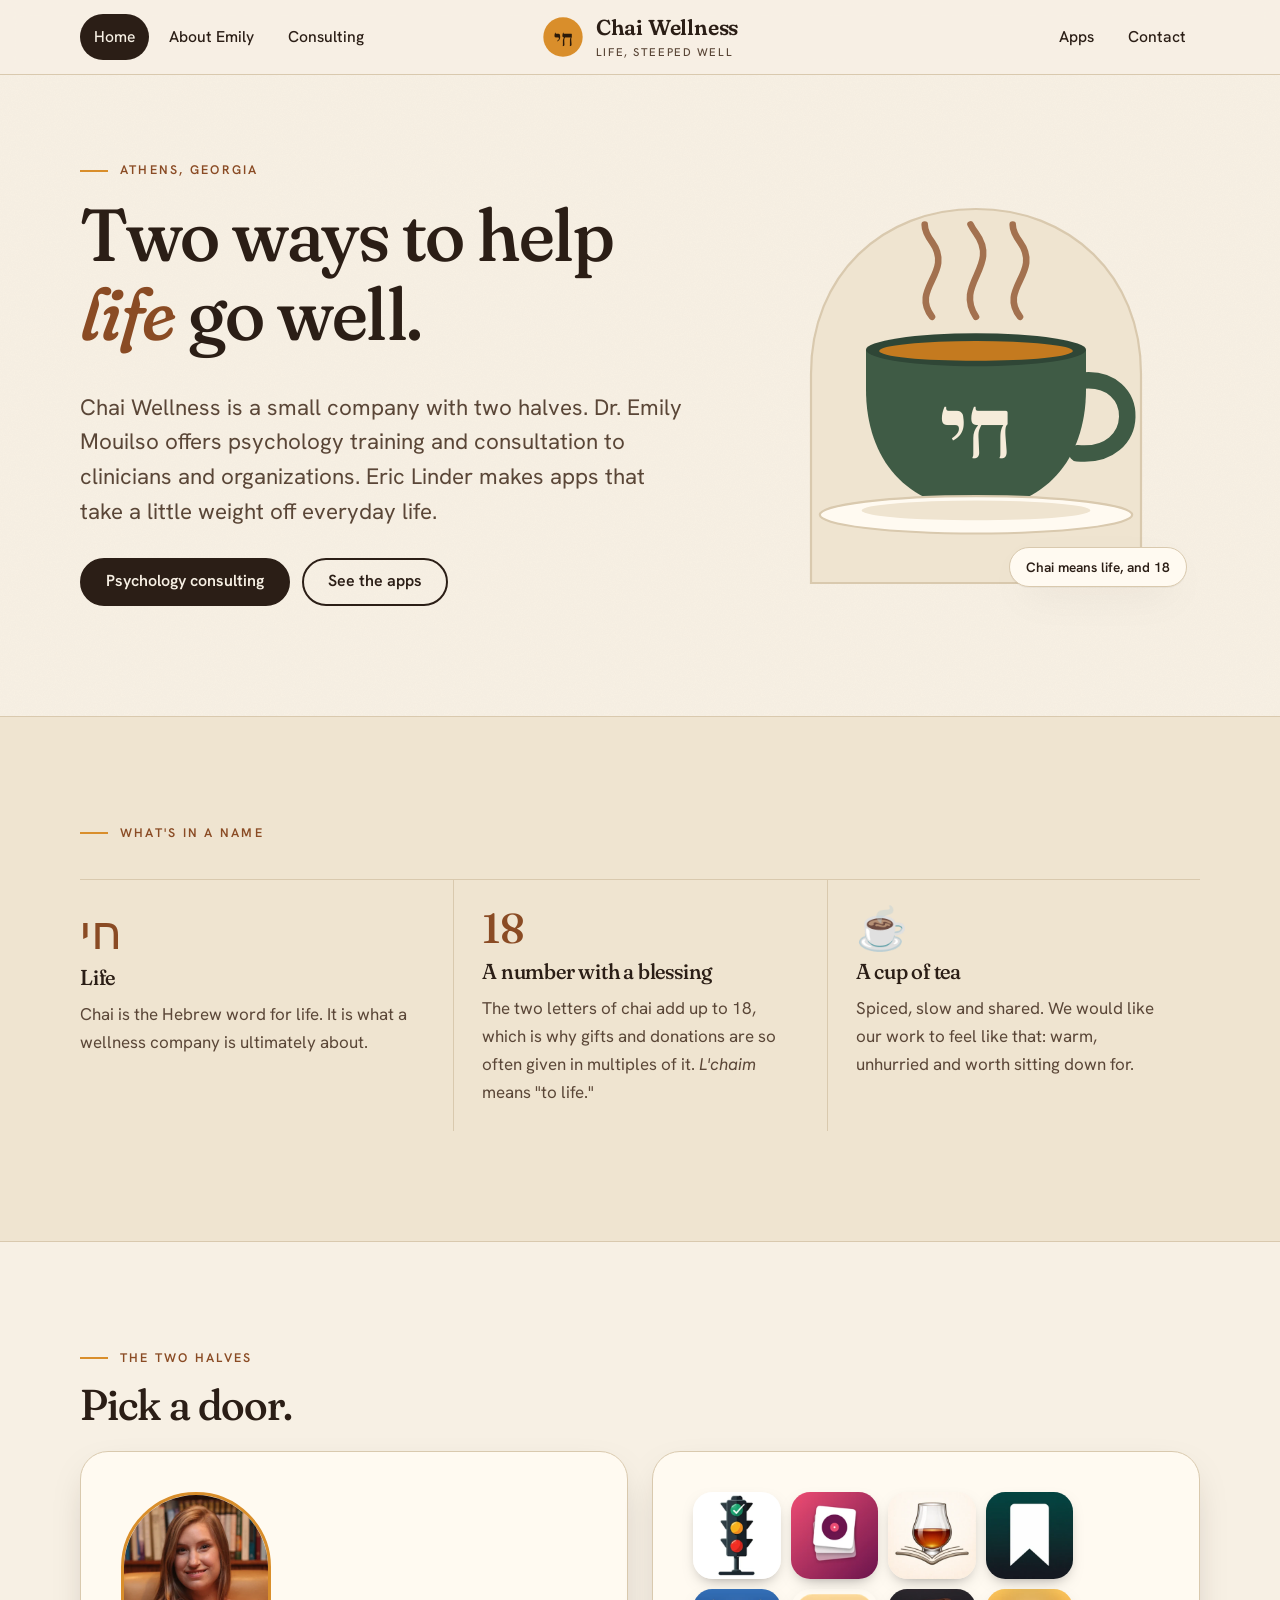
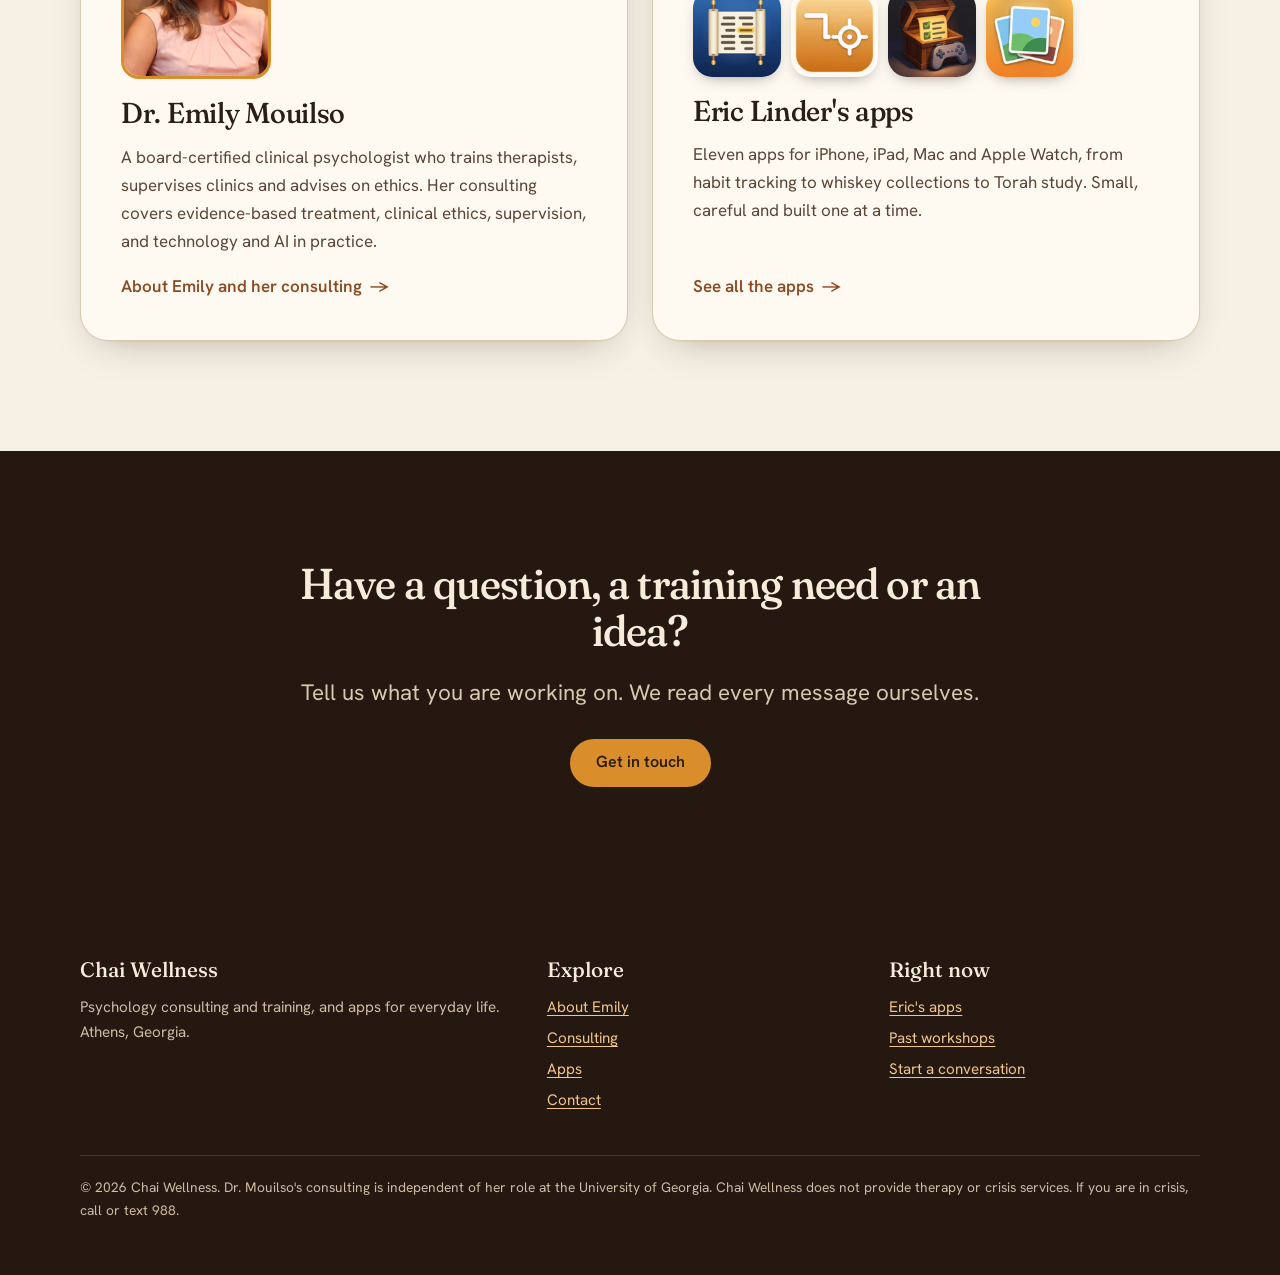
==== index.html @ a87cd741 "Second section: just the What's in a name label" ====
<!doctype html>
<html lang="en">
<head>
<meta charset="utf-8">
<meta name="viewport" content="width=device-width, initial-scale=1">
<title>Chai Wellness: psychology consulting and apps for everyday life</title>
<meta name="description" content="Chai Wellness is a small company in Athens, Georgia: psychology training and consulting from Dr. Emily Mouilso, and apps for everyday life from Eric Linder.">
<meta property="og:title" content="Chai Wellness: psychology consulting and apps for everyday life">
<meta property="og:description" content="Chai Wellness is a small company in Athens, Georgia: psychology training and consulting from Dr. Emily Mouilso, and apps for everyday life from Eric Linder.">
<meta property="og:type" content="website">
<meta property="og:image" content="og-image.jpg">
<meta name="twitter:card" content="summary_large_image">
<meta name="theme-color" content="#f7f0e4">
<link rel="icon" href="favicon.svg" type="image/svg+xml">
<link rel="apple-touch-icon" href="apple-touch-icon.png">
<link rel="preconnect" href="https://fonts.googleapis.com"><link rel="preconnect" href="https://fonts.gstatic.com" crossorigin><link rel="stylesheet" href="https://fonts.googleapis.com/css2?family=Fraunces:ital,opsz,wght,SOFT@0,9..144,300..700,0..100;1,9..144,300..700,0..100&amp;family=Frank+Ruhl+Libre:wght@700&amp;family=Hanken+Grotesk:wght@400;500;600&amp;display=swap">
<link rel="stylesheet" href="style.css">
</head>
<body>
<a class="skip" href="#main">Skip to content</a>
<header class="site-head"><div class="wrap bar">
<nav class="left" aria-label="Main"><a href="index.html" aria-current="page">Home</a><a href="emily.html">About Emily</a><a href="consulting.html">Consulting</a></nav>
<a class="brand" href="index.html" aria-label="Chai Wellness, home"><svg class="mark" viewBox="0 0 64 64" aria-hidden="true"><circle cx="32" cy="32" r="30" fill="#d98e2b"/><text x="32" y="45" text-anchor="middle" font-family="Frank Ruhl Libre, serif" font-weight="700" font-size="34" fill="#2b1a0a" direction="rtl">חי</text></svg><span><b>Chai Wellness</b><small>Life, steeped well</small></span></a>
<nav class="right" aria-label="More"><a href="apps.html">Apps</a><a href="contact.html">Contact</a></nav>
</div></header>
<main id="main">

<section class="hero"><div class="wrap hero-grid">
<div>
<p class="eyebrow rise">Athens, Georgia</p>
<h1 class="rise d1">Two ways to help <em>life</em> go well.</h1>
<p class="lede rise d2">Chai Wellness is a small company with two halves. Dr. Emily Mouilso offers psychology training and consultation to clinicians and organizations. Eric Linder makes apps that take a little weight off everyday life.</p>
<div class="btn-row rise d3"><a class="btn" href="consulting.html">Psychology consulting</a><a class="btn ghost" href="apps.html">See the apps</a></div>
</div>
<div class="cup rise d2" role="img" aria-label="A cup of chai on a saucer with steam rising, with the Hebrew word chai, meaning life, printed on the cup">
<svg viewBox="0 0 400 400" aria-hidden="true">
<path class="arch-bg" d="M50 380 V190 C50 100 115 40 200 40 S350 100 350 190 V380 Z"/>
<g class="steam"><path d="M160 138 C140 112 180 98 160 70 S172 44 168 30"/><path d="M200 138 C180 108 222 92 200 62 S212 34 208 20"/><path d="M240 138 C220 112 260 98 240 70 S252 44 248 30"/></g>
<path class="handle" d="M296 196 C352 190 352 268 292 262"/>
<path class="cup-body" d="M100 168 H300 V204 C300 268 262 312 200 312 C138 312 100 268 100 204 Z"/>
<ellipse class="cup-rim" cx="200" cy="168" rx="100" ry="15"/>
<ellipse class="tea" cx="200" cy="169" rx="88" ry="9"/>
<text class="cup-he" x="200" y="266" text-anchor="middle" lang="he">חי</text>
<ellipse class="saucer" cx="200" cy="318" rx="142" ry="17"/>
<ellipse class="saucer-in" cx="200" cy="314" rx="104" ry="9"/>
</svg>
<span class="eighteen">Chai means life, and 18</span>
</div>
</div></section>

<section class="band"><div class="wrap">
<p class="eyebrow">What's in a name</p>
<div class="meanings">
<div class="meaning"><span class="big he" lang="he">חי</span><h3>Life</h3><p>Chai is the Hebrew word for life. It is what a wellness company is ultimately about.</p></div>
<div class="meaning"><span class="big">18</span><h3>A number with a blessing</h3><p>The two letters of chai add up to 18, which is why gifts and donations are so often given in multiples of it. <i>L'chaim</i> means "to life."</p></div>
<div class="meaning"><span class="big">☕</span><h3>A cup of tea</h3><p>Spiced, slow and shared. We would like our work to feel like that: warm, unhurried and worth sitting down for.</p></div>
</div>
</div></section>

<section><div class="wrap">
<p class="eyebrow">The two halves</p>
<h2>Pick a door.</h2>
<div class="doors">
<a class="door" href="emily.html">
<div class="arch"><img src="img/emily-560.webp" alt="Dr. Emily Mouilso" width="150" height="188"></div>
<h3>Dr. Emily Mouilso</h3>
<p>A board-certified clinical psychologist who trains therapists, supervises clinics and advises on ethics. Her consulting covers evidence-based treatment, clinical ethics, supervision, and technology and AI in practice.</p>
<span class="go">About Emily and her consulting <span aria-hidden="true">→</span></span>
</a>
<a class="door" href="apps.html">
<div class="icon-fan" aria-hidden="true"><img src="img/apps/habit-traffic.webp" alt="" width="64" height="64"><img src="img/apps/crate.webp" alt="" width="64" height="64"><img src="img/apps/barrelbook.webp" alt="" width="64" height="64"><img src="img/apps/stash.webp" alt="" width="64" height="64"><img src="img/apps/torah-turn-it.webp" alt="" width="64" height="64"><img src="img/apps/snipe.webp" alt="" width="64" height="64"><img src="img/apps/quest-chronicle.webp" alt="" width="64" height="64"><img src="img/apps/thumb-through.webp" alt="" width="64" height="64"></div>
<h3>Eric Linder's apps</h3>
<p>Eleven apps for iPhone, iPad, Mac and Apple Watch, from habit tracking to whiskey collections to Torah study. Small, careful and built one at a time.</p>
<span class="go">See all the apps <span aria-hidden="true">→</span></span>
</a>
</div>
</div></section>

<section class="dark-band"><div class="wrap" style="text-align:center;max-width:760px">
<h2>Have a question, a training need or an idea?</h2>
<p class="lede" style="margin-inline:auto">Tell us what you are working on. We read every message ourselves.</p>
<div class="btn-row" style="justify-content:center"><a class="btn" href="contact.html">Get in touch</a></div>
</div></section>
</main>
<footer><div class="wrap">
<div class="foot">
<div><b>Chai Wellness</b><p>Psychology consulting and training, and apps for everyday life. Athens, Georgia.</p></div>
<div><b>Explore</b><ul><li><a href="emily.html">About Emily</a></li><li><a href="consulting.html">Consulting</a></li><li><a href="apps.html">Apps</a></li><li><a href="contact.html">Contact</a></li></ul></div>
<div><b>Right now</b><ul><li><a href="apps.html#all">Eric's apps</a></li><li><a href="consulting.html#engagements">Past workshops</a></li><li><a href="contact.html">Start a conversation</a></li></ul></div>
</div>
<p class="fine">&copy; 2026 Chai Wellness. Dr. Mouilso's consulting is independent of her role at the University of Georgia. Chai Wellness does not provide therapy or crisis services. If you are in crisis, call or text 988.</p>
</div></footer>
<script src="site.js" defer></script>
</body>
</html>
---- style.css ----
/* Chai Wellness: warm editorial. Paper, tea-brown ink, saffron and cardamom. */
:root {
  --paper: #f7f0e4;
  --paper-2: #efe4d0;
  --card: #fffaf1;
  --ink: #2b1e16;
  --ink-soft: #5a4637;
  --line: #d9c9ae;
  --chai: #8a4b24;
  --saffron: #d98e2b;
  --cardamom: #3f5b45;
  --on-dark: #f6ecda;
  --night: #241811;
  --shadow: 0 1px 0 rgba(43,30,22,.04), 0 14px 40px -18px rgba(43,30,22,.35);
  --display: "Fraunces", "Iowan Old Style", Georgia, serif;
  --body: "Hanken Grotesk", "Avenir Next", "Helvetica Neue", sans-serif;
  --hebrew: "Frank Ruhl Libre", "Times New Roman", serif;
  --max: 1120px;
  color-scheme: light dark;
}
@media (prefers-color-scheme: dark) {
  :root:not([data-theme="light"]) {
    --paper: #1c140e; --paper-2: #261b13; --card: #2a1e15;
    --ink: #f3e9d8; --ink-soft: #cdbca3; --line: #4a3727;
    --chai: #e6a465; --cardamom: #9cc2a3; --night: #120c08;
    --shadow: 0 14px 40px -18px rgba(0,0,0,.7);
  }
}
* { box-sizing: border-box; }
[hidden] { display: none !important; }
html { scroll-behavior: smooth; }
body {
  margin: 0; background: var(--paper); color: var(--ink);
  font: 400 1.0625rem/1.65 var(--body); -webkit-font-smoothing: antialiased;
}
body::before { /* paper grain */
  content: ""; position: fixed; inset: 0; pointer-events: none; z-index: 0; opacity: .5;
  background-image: url("data:image/svg+xml;utf8,<svg xmlns='http://www.w3.org/2000/svg' width='160' height='160'><filter id='n'><feTurbulence type='fractalNoise' baseFrequency='.85' numOctaves='2' stitchTiles='stitch'/><feColorMatrix values='0 0 0 0 .35  0 0 0 0 .25  0 0 0 0 .15  0 0 0 .055 0'/></filter><rect width='100%' height='100%' filter='url(%23n)'/></svg>");
}
main, header, footer { position: relative; z-index: 1; }
a { color: var(--chai); text-underline-offset: .2em; text-decoration-thickness: 1px; }
a:hover { text-decoration-thickness: 2px; }
:focus-visible { outline: 3px solid var(--saffron); outline-offset: 3px; border-radius: 4px; }
img { max-width: 100%; display: block; }
.wrap { width: min(var(--max), 100% - 40px); margin-inline: auto; }
.skip { position: absolute; left: -999px; top: 8px; background: var(--ink); color: var(--paper); padding: 10px 14px; border-radius: 8px; z-index: 10; }
.skip:focus { left: 12px; }

/* ---------- header: name centered, links either side (the theme she likes) ---------- */
.site-head { border-bottom: 1px solid var(--line); background: color-mix(in srgb, var(--paper) 88%, transparent); backdrop-filter: blur(10px); position: sticky; top: 0; z-index: 5; }
.bar { display: grid; grid-template-columns: 1fr auto 1fr; align-items: center; gap: 24px; padding: 14px 0; }
.bar nav { display: flex; gap: 6px; }
.bar nav.left { justify-content: flex-start; }
.bar nav.right { justify-content: flex-end; }
.bar nav a { color: var(--ink); text-decoration: none; font-weight: 500; font-size: .98rem; padding: 10px 14px; border-radius: 999px; transition: background .15s; }
.bar nav a:hover { background: var(--paper-2); }
.bar nav a[aria-current="page"] { background: var(--ink); color: var(--paper); }
.brand { display: flex; align-items: center; gap: 12px; text-decoration: none; color: var(--ink); }
.brand .mark { width: 42px; height: 42px; }
.brand b { font: 600 1.35rem/1 var(--display); font-variation-settings: "SOFT" 100, "opsz" 36; letter-spacing: -.01em; }
.brand small { display: block; font: 500 .7rem/1.2 var(--body); letter-spacing: .14em; text-transform: uppercase; color: var(--ink-soft); margin-top: 3px; }
@media (max-width: 860px) {
  .bar { grid-template-columns: 1fr; justify-items: center; gap: 8px; padding: 12px 0 8px; }
  .brand { order: -1; }
  .bar nav { flex-wrap: wrap; justify-content: center !important; gap: 2px; }
  .bar nav a { padding: 8px 12px; font-size: .95rem; }
  .site-head { position: static; }
}

/* ---------- type ---------- */
h1, h2, h3 { font-family: var(--display); font-variation-settings: "SOFT" 60, "opsz" 72; font-weight: 500; line-height: 1.08; letter-spacing: -.02em; margin: 0 0 .5em; }
h1 { font-size: clamp(2.5rem, 6vw, 4.6rem); }
h2 { font-size: clamp(1.8rem, 3.6vw, 2.7rem); }
h3 { font-size: 1.35rem; letter-spacing: -.01em; }
h1 em, h2 em { font-style: italic; color: var(--chai); font-variation-settings: "SOFT" 100, "opsz" 72; }
p { margin: 0 0 1em; }
.eyebrow { font: 600 .78rem/1 var(--body); letter-spacing: .18em; text-transform: uppercase; color: var(--chai); margin-bottom: 18px; display: flex; align-items: center; gap: 12px; }
.eyebrow::before { content: ""; width: 28px; height: 2px; background: var(--saffron); }
.lede { font-size: clamp(1.15rem, 1.8vw, 1.4rem); line-height: 1.55; color: var(--ink-soft); max-width: 36em; }
.he { font-family: var(--hebrew); font-weight: 700; }
section { padding: clamp(56px, 9vw, 110px) 0; }
.band { background: var(--paper-2); border-block: 1px solid var(--line); }
.dark-band { background: var(--night); color: var(--on-dark); --ink-soft: #cdbca3; --chai: #f0b36f; border: 0; }
.dark-band .lede { color: #d8c8ae; }

/* ---------- buttons ---------- */
.btn { display: inline-flex; align-items: center; gap: 10px; min-height: 48px; padding: 0 24px; border-radius: 999px; background: var(--ink); color: var(--paper); text-decoration: none; font-weight: 600; border: 2px solid var(--ink); transition: transform .15s, background .15s, color .15s; cursor: pointer; font-size: 1rem; font-family: inherit; }
.btn:hover { transform: translateY(-2px); }
.btn.ghost { background: transparent; color: var(--ink); }
.btn.ghost:hover { background: var(--ink); color: var(--paper); }
.dark-band .btn { background: var(--saffron); border-color: var(--saffron); color: #2b1a0a; }
.btn-row { display: flex; flex-wrap: wrap; gap: 12px; margin-top: 28px; }

/* ---------- home hero ---------- */
.hero { padding-top: clamp(48px, 7vw, 96px); overflow: hidden; }
.hero-grid { display: grid; grid-template-columns: 1.15fr .85fr; gap: clamp(24px, 5vw, 72px); align-items: center; }
.hero h1 { max-width: 11em; }
.cup { position: relative; max-width: 440px; margin-inline: auto; width: 100%; }
.cup svg { width: 100%; height: auto; display: block; overflow: visible; }
.arch-bg { fill: var(--paper-2); stroke: var(--line); stroke-width: 2; }
.cup-body { fill: #3f5b45; }
.cup-rim { fill: #2f4636; }
.tea { fill: #c47a1f; }
.handle { fill: none; stroke: #3f5b45; stroke-width: 15; stroke-linecap: round; }
.cup-he { font: 700 78px "Frank Ruhl Libre", serif; fill: #f6ecda; direction: rtl; }
.saucer { fill: var(--card); stroke: var(--line); stroke-width: 2; }
.saucer-in { fill: var(--paper-2); }
.steam path { fill: none; stroke: var(--chai); stroke-width: 6; stroke-linecap: round; opacity: .75; stroke-dasharray: 90; animation: rise 4.5s ease-in-out infinite; }
.steam path:nth-child(2) { animation-delay: -1.5s; }
.steam path:nth-child(3) { animation-delay: -3s; }
.cup .eighteen { position: absolute; right: 2%; bottom: 4%; background: var(--card); color: var(--ink); border: 1px solid var(--line); border-radius: 999px; padding: 8px 16px; font-size: .85rem; font-weight: 600; box-shadow: var(--shadow); }
@keyframes rise { 0% { stroke-dashoffset: 90; } 50% { stroke-dashoffset: 0; } 100% { stroke-dashoffset: -90; } }
@media (prefers-reduced-motion: reduce) { .steam path { animation: none; stroke-dasharray: none; } html { scroll-behavior: auto; } .btn { transition: none; } }
@media (max-width: 860px) { .hero-grid { grid-template-columns: 1fr; } .cup { max-width: 300px; order: -1; } }

/* ---------- the two doors ---------- */
.doors { display: grid; grid-template-columns: 1fr 1fr; gap: 24px; }
.door { background: var(--card); border: 1px solid var(--line); border-radius: 28px; padding: clamp(24px, 3.4vw, 40px); box-shadow: var(--shadow); display: flex; flex-direction: column; text-decoration: none; color: inherit; transition: transform .2s; }
.door:hover { transform: translateY(-4px); }
.door h3 { font-size: 1.8rem; margin-top: 18px; }
.door p { color: var(--ink-soft); }
.door .go { margin-top: auto; font-weight: 600; color: var(--chai); display: inline-flex; gap: 8px; }
.arch { width: 150px; aspect-ratio: 4/5; border-radius: 75px 75px 18px 18px; overflow: hidden; border: 3px solid var(--saffron); }
.arch img { width: 100%; height: 100%; object-fit: cover; object-position: 50% 20%; }
.icon-fan { display: grid; grid-template-columns: repeat(4, 1fr); gap: 10px; max-width: 380px; }
.icon-fan img { width: 100%; height: auto; aspect-ratio: 1; border-radius: 22%; box-shadow: 0 6px 16px -8px rgba(0,0,0,.5); }
@media (max-width: 760px) { .doors { grid-template-columns: 1fr; } }

/* ---------- meaning of chai ---------- */
.meanings { display: grid; grid-template-columns: repeat(3, 1fr); gap: 0; border-top: 1px solid var(--line); margin-top: 40px; }
.meaning { padding: 28px 28px 8px 0; }
.meaning + .meaning { padding-left: 28px; border-left: 1px solid var(--line); }
.meaning .big { font: 500 2.6rem/1 var(--display); color: var(--chai); display: block; margin-bottom: 10px; }
.meaning .big.he { font-size: 3rem; }
.meaning p { color: var(--ink-soft); }
@media (max-width: 760px) { .meanings { grid-template-columns: 1fr; } .meaning, .meaning + .meaning { padding: 24px 0 4px; border-left: 0; border-top: 1px solid var(--line); } .meaning:first-child { border-top: 0; } }

/* ---------- Emily page ---------- */
.profile { display: grid; grid-template-columns: 420px 1fr; gap: clamp(28px, 6vw, 80px); align-items: start; }
.profile .portrait { position: sticky; top: 100px; }
.portrait .frame { border-radius: 210px 210px 24px 24px; overflow: hidden; border: 4px solid var(--saffron); box-shadow: var(--shadow); aspect-ratio: 4/5; }
.portrait .frame img { width: 100%; height: 100%; object-fit: cover; }
.portrait .caption { margin-top: 16px; font-size: .95rem; color: var(--ink-soft); text-align: center; }
.facts { margin: 0; display: grid; gap: 0; }
.facts div { display: grid; grid-template-columns: 9.5em 1fr; gap: 16px; padding: 14px 0; border-top: 1px solid var(--line); }
.facts dt { font: 600 .78rem/1.6 var(--body); letter-spacing: .12em; text-transform: uppercase; color: var(--chai); }
.facts dd { margin: 0; }
.chips { display: flex; flex-wrap: wrap; gap: 10px; padding: 0; list-style: none; margin: 0; }
.chips li { border: 1px solid var(--line); background: var(--card); border-radius: 999px; padding: 8px 16px; font-weight: 500; font-size: .96rem; }
.prose { max-width: 40em; }
.prose p { font-size: 1.12rem; }
.prose p:first-of-type::first-letter { font: 500 3.6em/.85 var(--display); float: left; padding: 6px 12px 0 0; color: var(--chai); }
.cols2 { display: grid; grid-template-columns: 1fr 1fr; gap: clamp(24px, 5vw, 64px); }
.plain-list { list-style: none; padding: 0; margin: 0; }
.plain-list li { padding: 12px 0; border-top: 1px solid var(--line); }
.plain-list li span { display: block; color: var(--ink-soft); font-size: .95rem; }
@media (max-width: 900px) { .profile { grid-template-columns: 1fr; } .profile .portrait { position: static; max-width: 340px; margin-inline: auto; } .cols2 { grid-template-columns: 1fr; } .facts div { grid-template-columns: 1fr; gap: 2px; } }

/* ---------- Consulting ---------- */
.page-title { padding: clamp(48px, 7vw, 88px) 0 clamp(24px, 4vw, 48px); }
.offer-grid { display: grid; grid-template-columns: repeat(2, 1fr); gap: 24px; }
.offer { background: var(--card); border: 1px solid var(--line); border-radius: 24px; padding: 32px; box-shadow: var(--shadow); position: relative; }
.offer .n { font: 500 .9rem/1 var(--display); color: var(--chai); letter-spacing: .1em; margin-bottom: 20px; display: block; }
.offer ul { margin: 14px 0 0; padding-left: 1.1em; color: var(--ink-soft); }
.offer li { margin: 4px 0; }
@media (max-width: 760px) { .offer-grid { grid-template-columns: 1fr; } }
.engagements { list-style: none; padding: 0; margin: 0; }
.engagements li { display: grid; grid-template-columns: 7.5em 1fr; gap: 20px; padding: 18px 0; border-top: 1px solid var(--line); }
.engagements time { font: 600 .85rem/1.9 var(--body); color: var(--chai); letter-spacing: .06em; }
.engagements b { display: block; font-weight: 600; }
.engagements span { color: var(--ink-soft); font-size: .96rem; }
@media (max-width: 600px) { .engagements li { grid-template-columns: 1fr; gap: 2px; } }
.note { border-left: 4px solid var(--saffron); padding: 4px 0 4px 20px; color: var(--ink-soft); max-width: 44em; }

/* ---------- Apps ---------- */
.app-group + .app-group { margin-top: 64px; }
.app-group h3 { font-size: 1.1rem; font-family: var(--body); letter-spacing: .14em; text-transform: uppercase; font-weight: 600; color: var(--chai); margin-bottom: 20px; padding-bottom: 12px; border-bottom: 1px solid var(--line); }
.apps { display: grid; grid-template-columns: repeat(auto-fill, minmax(320px, 1fr)); gap: 20px; }
.app { display: grid; grid-template-columns: 76px 1fr; gap: 18px; background: var(--card); border: 1px solid var(--line); border-radius: 22px; padding: 20px; text-decoration: none; color: inherit; box-shadow: var(--shadow); transition: transform .2s; }
.app:hover { transform: translateY(-3px); }
.app img { width: 76px; height: 76px; border-radius: 18px; box-shadow: 0 6px 16px -8px rgba(0,0,0,.5); }
.app h4 { font: 600 1.2rem/1.2 var(--display); margin: 0 0 2px; }
.app .plat { font-size: .82rem; color: var(--ink-soft); letter-spacing: .04em; margin-bottom: 8px; }
.app p { font-size: .98rem; line-height: 1.5; color: var(--ink-soft); margin: 0 0 10px; }
.tag { display: inline-block; font: 600 .74rem/1 var(--body); letter-spacing: .08em; text-transform: uppercase; padding: 6px 10px; border-radius: 999px; border: 1px solid var(--line); }
.tag.live { background: var(--cardamom); color: #f2f7f1; border-color: var(--cardamom); }
.tag.beta { color: var(--ink); background: color-mix(in srgb, var(--saffron) 30%, transparent); border-color: var(--saffron); }
.tag.soon { color: var(--ink-soft); }
@media (prefers-color-scheme: dark) { :root:not([data-theme="light"]) .tag.live { background: #335a3d; } }
.maker { display: grid; grid-template-columns: auto 1fr; gap: 32px; align-items: center; }
.maker .he { font-size: clamp(4rem, 10vw, 7rem); line-height: 1; color: var(--saffron); }
@media (max-width: 640px) { .maker { grid-template-columns: 1fr; gap: 8px; } }

/* ---------- Contact ---------- */
.form { display: grid; gap: 18px; max-width: 640px; }
.form label { display: grid; gap: 6px; font-weight: 600; font-size: .95rem; }
.form input, .form select, .form textarea { font: inherit; font-weight: 400; color: var(--ink); background: var(--card); border: 1.5px solid var(--line); border-radius: 14px; padding: 13px 16px; min-height: 48px; width: 100%; }
.form textarea { min-height: 150px; resize: vertical; }
.form input:focus, .form select:focus, .form textarea:focus { border-color: var(--chai); outline: 3px solid color-mix(in srgb, var(--saffron) 45%, transparent); }
.form .hint { font-weight: 400; color: var(--ink-soft); font-size: .88rem; }
.two { display: grid; grid-template-columns: 1fr 1fr; gap: 18px; }
@media (max-width: 600px) { .two { grid-template-columns: 1fr; } }
.crisis { background: var(--card); border: 1px solid var(--line); border-radius: 18px; padding: 18px 22px; max-width: 640px; font-size: .96rem; color: var(--ink-soft); margin-top: 32px; }
.status { min-height: 1.5em; font-weight: 600; color: var(--cardamom); }

/* ---------- footer ---------- */
footer { background: var(--night); color: #cdbca3; padding: 56px 0 40px; margin-top: 0; font-size: .95rem; }
footer a { color: #f0c58e; }
.foot { display: grid; grid-template-columns: 1.4fr 1fr 1fr; gap: 32px; }
.foot b { color: var(--on-dark); font-family: var(--display); font-size: 1.3rem; font-weight: 500; display: block; margin-bottom: 8px; }
.foot ul { list-style: none; margin: 0; padding: 0; }
.foot li { margin: 6px 0; }
.fine { margin-top: 36px; padding-top: 20px; border-top: 1px solid #4a3727; font-size: .86rem; }
@media (max-width: 760px) { .foot { grid-template-columns: 1fr; } }

/* ---------- entrance ---------- */
@media (prefers-reduced-motion: no-preference) {
  .rise { animation: up .7s cubic-bezier(.2,.7,.2,1) both; }
  .rise.d1 { animation-delay: .08s; } .rise.d2 { animation-delay: .18s; } .rise.d3 { animation-delay: .3s; }
  @keyframes up { from { opacity: 0; transform: translateY(16px); } to { opacity: 1; transform: none; } }
}
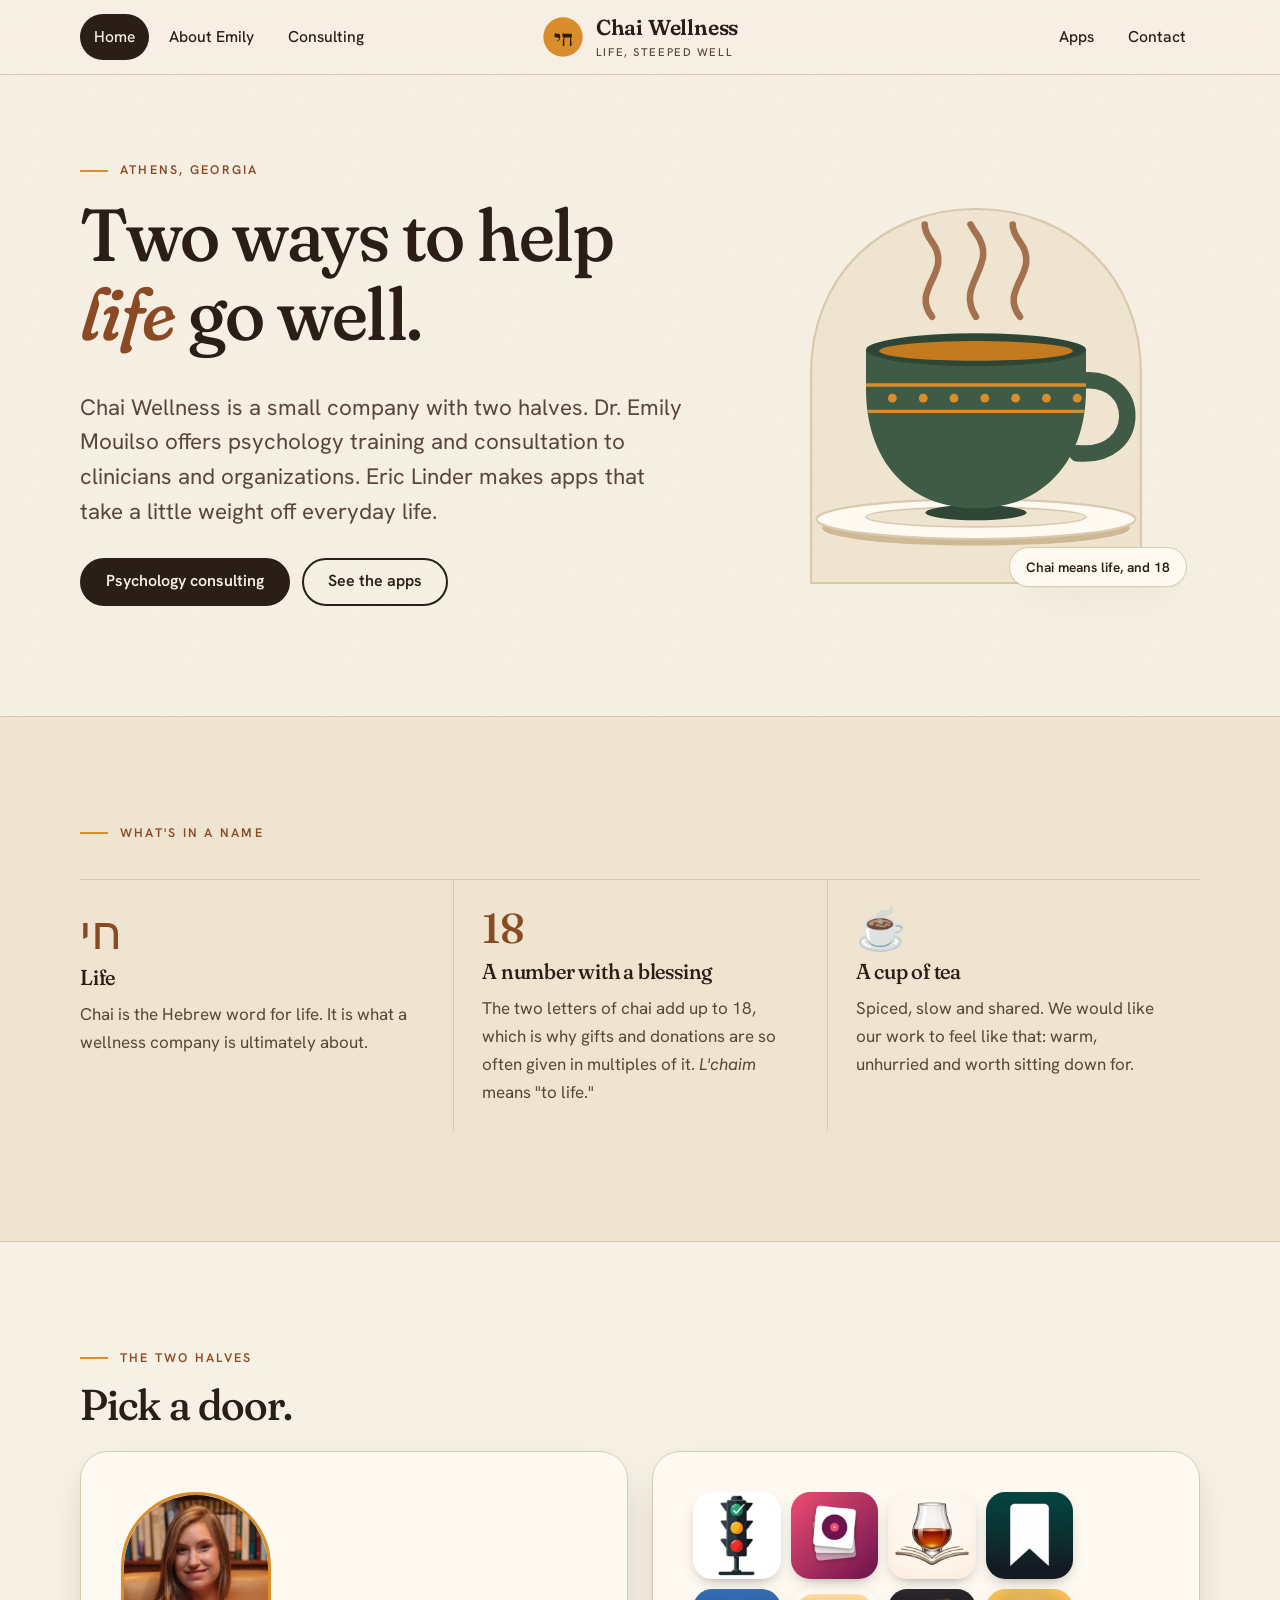
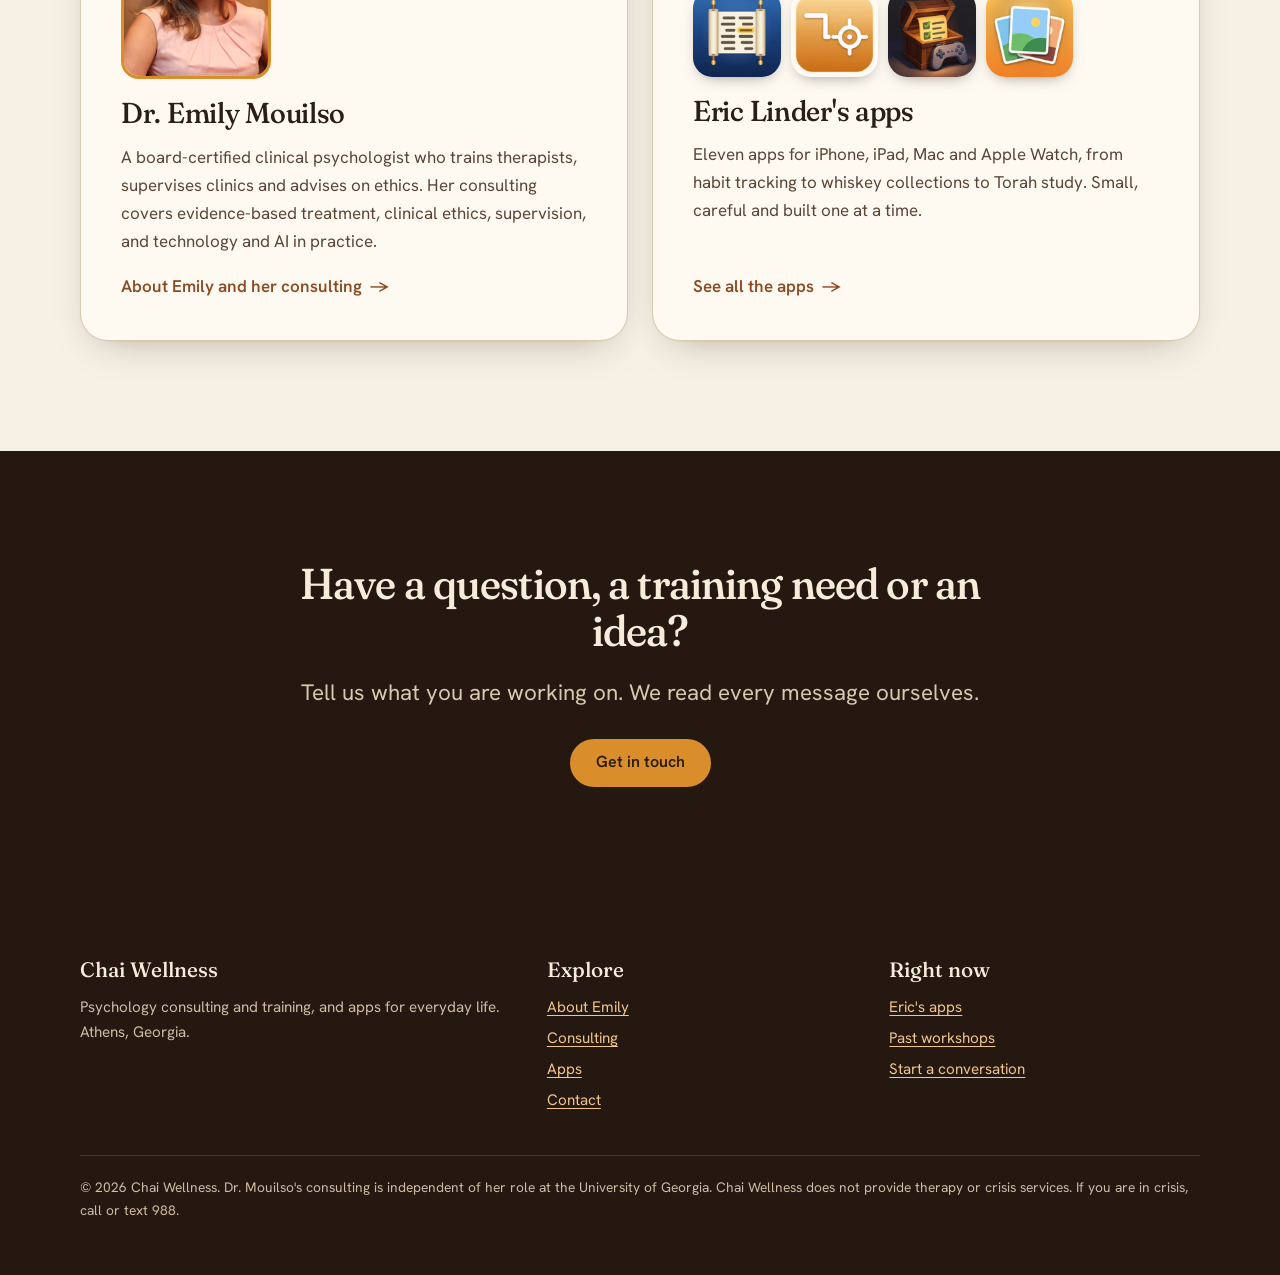
==== commit 521b531c: "Cup: proper saucer, saffron band instead of lettering" ====
--- a/index.html
+++ b/index.html
@@ -32,17 +32,21 @@
 <p class="lede rise d2">Chai Wellness is a small company with two halves. Dr. Emily Mouilso offers psychology training and consultation to clinicians and organizations. Eric Linder makes apps that take a little weight off everyday life.</p>
 <div class="btn-row rise d3"><a class="btn" href="consulting.html">Psychology consulting</a><a class="btn ghost" href="apps.html">See the apps</a></div>
 </div>
-<div class="cup rise d2" role="img" aria-label="A cup of chai on a saucer with steam rising, with the Hebrew word chai, meaning life, printed on the cup">
+<div class="cup rise d2" role="img" aria-label="A cup of chai on a saucer with steam rising, with a saffron band">
 <svg viewBox="0 0 400 400" aria-hidden="true">
 <path class="arch-bg" d="M50 380 V190 C50 100 115 40 200 40 S350 100 350 190 V380 Z"/>
 <g class="steam"><path d="M160 138 C140 112 180 98 160 70 S172 44 168 30"/><path d="M200 138 C180 108 222 92 200 62 S212 34 208 20"/><path d="M240 138 C220 112 260 98 240 70 S252 44 248 30"/></g>
+<ellipse cx="200" cy="332" rx="138" ry="10" fill="#2b1e16" opacity=".12"/>
+<ellipse class="saucer-under" cx="200" cy="330" rx="140" ry="16"/>
+<ellipse class="saucer" cx="200" cy="322" rx="145" ry="18"/>
+<ellipse class="saucer-in" cx="200" cy="320" rx="100" ry="9"/>
+<defs><clipPath id="cupclip"><path d="M100 168 H300 V204 C300 268 262 312 200 312 C138 312 100 268 100 204 Z"/></clipPath></defs>
 <path class="handle" d="M296 196 C352 190 352 268 292 262"/>
+<ellipse cx="200" cy="316" rx="46" ry="7" fill="#2f4636"/>
 <path class="cup-body" d="M100 168 H300 V204 C300 268 262 312 200 312 C138 312 100 268 100 204 Z"/>
+<g clip-path="url(#cupclip)" fill="#d98e2b" stroke="#d98e2b"><path d="M96 200 H304 M96 224 H304" stroke-width="3" fill="none"/><g stroke="none"><circle cx="124" cy="212" r="4"/><circle cx="152" cy="212" r="4"/><circle cx="180" cy="212" r="4"/><circle cx="208" cy="212" r="4"/><circle cx="236" cy="212" r="4"/><circle cx="264" cy="212" r="4"/><circle cx="292" cy="212" r="4"/></g></g>
 <ellipse class="cup-rim" cx="200" cy="168" rx="100" ry="15"/>
 <ellipse class="tea" cx="200" cy="169" rx="88" ry="9"/>
-<text class="cup-he" x="200" y="266" text-anchor="middle" lang="he">חי</text>
-<ellipse class="saucer" cx="200" cy="318" rx="142" ry="17"/>
-<ellipse class="saucer-in" cx="200" cy="314" rx="104" ry="9"/>
 </svg>
 <span class="eighteen">Chai means life, and 18</span>
 </div>
--- a/style.css
+++ b/style.css
@@ -102,9 +102,9 @@
 .cup-rim { fill: #2f4636; }
 .tea { fill: #c47a1f; }
 .handle { fill: none; stroke: #3f5b45; stroke-width: 15; stroke-linecap: round; }
-.cup-he { font: 700 78px "Frank Ruhl Libre", serif; fill: #f6ecda; direction: rtl; }
+.saucer-under { fill: #cdb994; }
 .saucer { fill: var(--card); stroke: var(--line); stroke-width: 2; }
-.saucer-in { fill: var(--paper-2); }
+.saucer-in { fill: var(--paper-2); stroke: var(--line); stroke-width: 1.5; }
 .steam path { fill: none; stroke: var(--chai); stroke-width: 6; stroke-linecap: round; opacity: .75; stroke-dasharray: 90; animation: rise 4.5s ease-in-out infinite; }
 .steam path:nth-child(2) { animation-delay: -1.5s; }
 .steam path:nth-child(3) { animation-delay: -3s; }
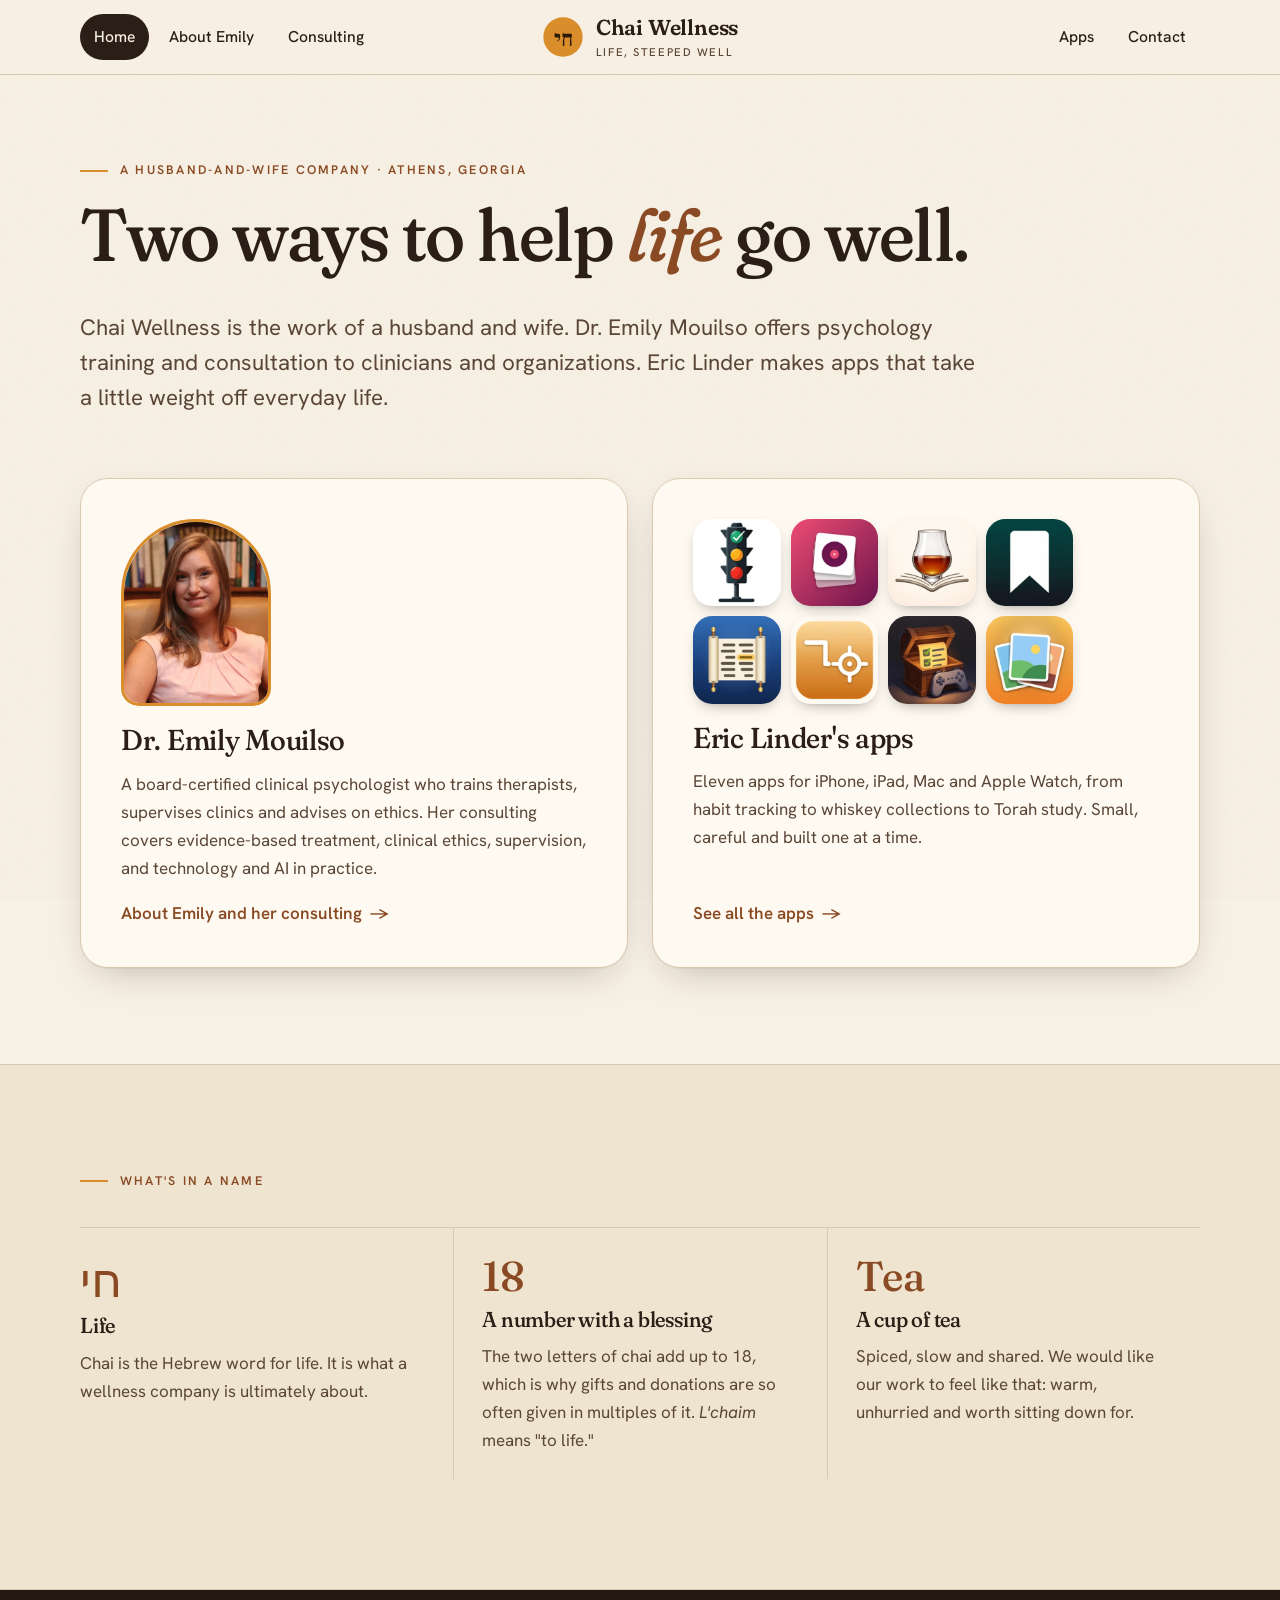
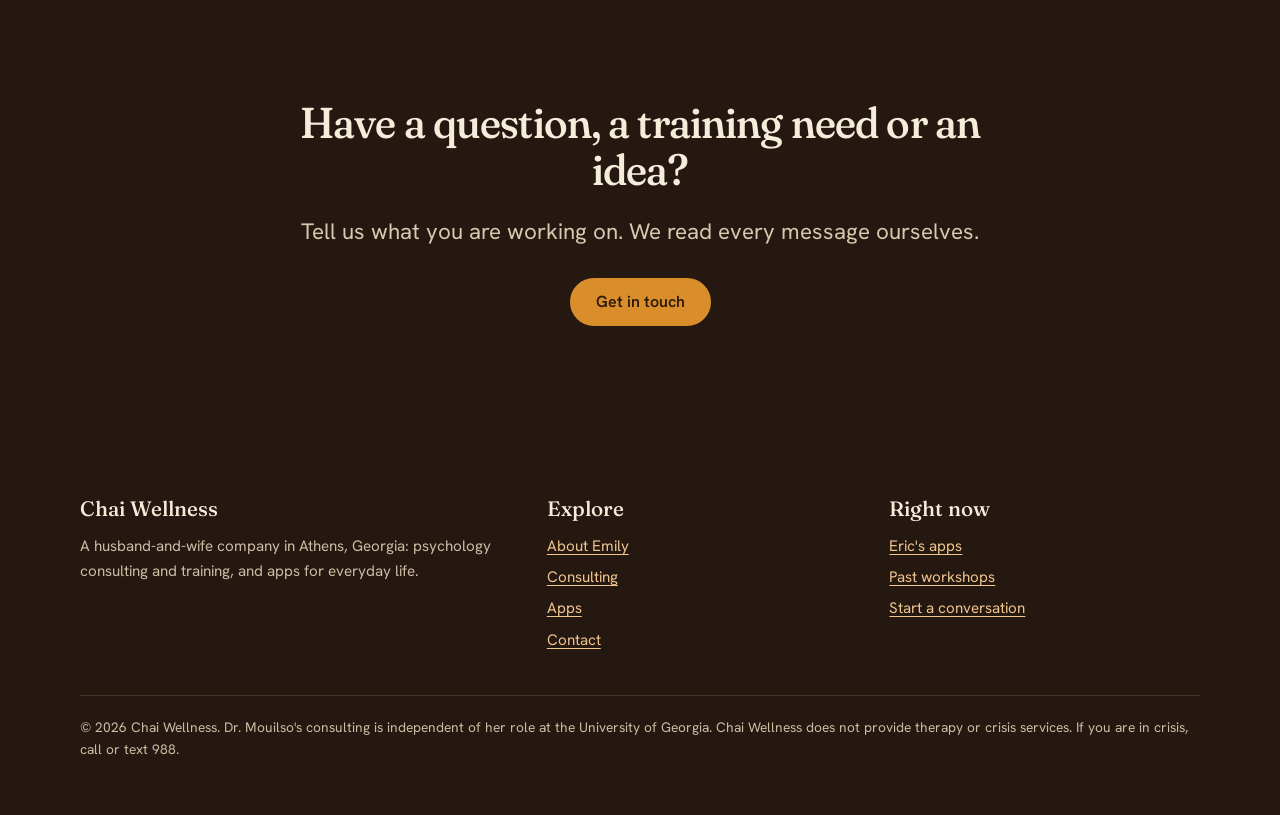
==== commit e4ac430d: "Professional hero: text-led with Emily and the apps beneath; husband-and-wife throughout" ====
--- a/index.html
+++ b/index.html
@@ -4,9 +4,9 @@
 <meta charset="utf-8">
 <meta name="viewport" content="width=device-width, initial-scale=1">
 <title>Chai Wellness: psychology consulting and apps for everyday life</title>
-<meta name="description" content="Chai Wellness is a small company in Athens, Georgia: psychology training and consulting from Dr. Emily Mouilso, and apps for everyday life from Eric Linder.">
+<meta name="description" content="Chai Wellness is a husband-and-wife company in Athens, Georgia: psychology training and consulting from Dr. Emily Mouilso, and apps for everyday life from Eric Linder.">
 <meta property="og:title" content="Chai Wellness: psychology consulting and apps for everyday life">
-<meta property="og:description" content="Chai Wellness is a small company in Athens, Georgia: psychology training and consulting from Dr. Emily Mouilso, and apps for everyday life from Eric Linder.">
+<meta property="og:description" content="Chai Wellness is a husband-and-wife company in Athens, Georgia: psychology training and consulting from Dr. Emily Mouilso, and apps for everyday life from Eric Linder.">
 <meta property="og:type" content="website">
 <meta property="og:image" content="og-image.jpg">
 <meta name="twitter:card" content="summary_large_image">
@@ -25,45 +25,13 @@
 </div></header>
 <main id="main">
 
-<section class="hero"><div class="wrap hero-grid">
-<div>
-<p class="eyebrow rise">Athens, Georgia</p>
+<section class="hero"><div class="wrap">
+<p class="eyebrow rise">A husband-and-wife company &middot; Athens, Georgia</p>
 <h1 class="rise d1">Two ways to help <em>life</em> go well.</h1>
-<p class="lede rise d2">Chai Wellness is a small company with two halves. Dr. Emily Mouilso offers psychology training and consultation to clinicians and organizations. Eric Linder makes apps that take a little weight off everyday life.</p>
-<div class="btn-row rise d3"><a class="btn" href="consulting.html">Psychology consulting</a><a class="btn ghost" href="apps.html">See the apps</a></div>
-</div>
-<div class="cup rise d2" role="img" aria-label="A cup of chai on a saucer with steam rising, with a saffron band">
-<svg viewBox="0 0 400 400" aria-hidden="true">
-<path class="arch-bg" d="M50 380 V190 C50 100 115 40 200 40 S350 100 350 190 V380 Z"/>
-<g class="steam"><path d="M160 138 C140 112 180 98 160 70 S172 44 168 30"/><path d="M200 138 C180 108 222 92 200 62 S212 34 208 20"/><path d="M240 138 C220 112 260 98 240 70 S252 44 248 30"/></g>
-<ellipse cx="200" cy="332" rx="138" ry="10" fill="#2b1e16" opacity=".12"/>
-<ellipse class="saucer-under" cx="200" cy="330" rx="140" ry="16"/>
-<ellipse class="saucer" cx="200" cy="322" rx="145" ry="18"/>
-<ellipse class="saucer-in" cx="200" cy="320" rx="100" ry="9"/>
-<defs><clipPath id="cupclip"><path d="M100 168 H300 V204 C300 268 262 312 200 312 C138 312 100 268 100 204 Z"/></clipPath></defs>
-<path class="handle" d="M296 196 C352 190 352 268 292 262"/>
-<ellipse cx="200" cy="316" rx="46" ry="7" fill="#2f4636"/>
-<path class="cup-body" d="M100 168 H300 V204 C300 268 262 312 200 312 C138 312 100 268 100 204 Z"/>
-<g clip-path="url(#cupclip)" fill="#d98e2b" stroke="#d98e2b"><path d="M96 200 H304 M96 224 H304" stroke-width="3" fill="none"/><g stroke="none"><circle cx="124" cy="212" r="4"/><circle cx="152" cy="212" r="4"/><circle cx="180" cy="212" r="4"/><circle cx="208" cy="212" r="4"/><circle cx="236" cy="212" r="4"/><circle cx="264" cy="212" r="4"/><circle cx="292" cy="212" r="4"/></g></g>
-<ellipse class="cup-rim" cx="200" cy="168" rx="100" ry="15"/>
-<ellipse class="tea" cx="200" cy="169" rx="88" ry="9"/>
-</svg>
-<span class="eighteen">Chai means life, and 18</span>
-</div>
+<p class="lede rise d2">Chai Wellness is the work of a husband and wife. Dr. Emily Mouilso offers psychology training and consultation to clinicians and organizations. Eric Linder makes apps that take a little weight off everyday life.</p>
 </div></section>
 
-<section class="band"><div class="wrap">
-<p class="eyebrow">What's in a name</p>
-<div class="meanings">
-<div class="meaning"><span class="big he" lang="he">חי</span><h3>Life</h3><p>Chai is the Hebrew word for life. It is what a wellness company is ultimately about.</p></div>
-<div class="meaning"><span class="big">18</span><h3>A number with a blessing</h3><p>The two letters of chai add up to 18, which is why gifts and donations are so often given in multiples of it. <i>L'chaim</i> means "to life."</p></div>
-<div class="meaning"><span class="big">☕</span><h3>A cup of tea</h3><p>Spiced, slow and shared. We would like our work to feel like that: warm, unhurried and worth sitting down for.</p></div>
-</div>
-</div></section>
-
-<section><div class="wrap">
-<p class="eyebrow">The two halves</p>
-<h2>Pick a door.</h2>
+<section class="hero-doors"><div class="wrap rise d3">
 <div class="doors">
 <a class="door" href="emily.html">
 <div class="arch"><img src="img/emily-560.webp" alt="Dr. Emily Mouilso" width="150" height="188"></div>
@@ -80,6 +48,15 @@
 </div>
 </div></section>
 
+<section class="band"><div class="wrap">
+<p class="eyebrow">What's in a name</p>
+<div class="meanings">
+<div class="meaning"><span class="big he" lang="he">חי</span><h3>Life</h3><p>Chai is the Hebrew word for life. It is what a wellness company is ultimately about.</p></div>
+<div class="meaning"><span class="big">18</span><h3>A number with a blessing</h3><p>The two letters of chai add up to 18, which is why gifts and donations are so often given in multiples of it. <i>L'chaim</i> means "to life."</p></div>
+<div class="meaning"><span class="big">Tea</span><h3>A cup of tea</h3><p>Spiced, slow and shared. We would like our work to feel like that: warm, unhurried and worth sitting down for.</p></div>
+</div>
+</div></section>
+
 <section class="dark-band"><div class="wrap" style="text-align:center;max-width:760px">
 <h2>Have a question, a training need or an idea?</h2>
 <p class="lede" style="margin-inline:auto">Tell us what you are working on. We read every message ourselves.</p>
@@ -88,7 +65,7 @@
 </main>
 <footer><div class="wrap">
 <div class="foot">
-<div><b>Chai Wellness</b><p>Psychology consulting and training, and apps for everyday life. Athens, Georgia.</p></div>
+<div><b>Chai Wellness</b><p>A husband-and-wife company in Athens, Georgia: psychology consulting and training, and apps for everyday life.</p></div>
 <div><b>Explore</b><ul><li><a href="emily.html">About Emily</a></li><li><a href="consulting.html">Consulting</a></li><li><a href="apps.html">Apps</a></li><li><a href="contact.html">Contact</a></li></ul></div>
 <div><b>Right now</b><ul><li><a href="apps.html#all">Eric's apps</a></li><li><a href="consulting.html#engagements">Past workshops</a></li><li><a href="contact.html">Start a conversation</a></li></ul></div>
 </div>
--- a/style.css
+++ b/style.css
@@ -93,25 +93,11 @@
 
 /* ---------- home hero ---------- */
 .hero { padding-top: clamp(48px, 7vw, 96px); overflow: hidden; }
-.hero-grid { display: grid; grid-template-columns: 1.15fr .85fr; gap: clamp(24px, 5vw, 72px); align-items: center; }
-.hero h1 { max-width: 11em; }
-.cup { position: relative; max-width: 440px; margin-inline: auto; width: 100%; }
-.cup svg { width: 100%; height: auto; display: block; overflow: visible; }
-.arch-bg { fill: var(--paper-2); stroke: var(--line); stroke-width: 2; }
-.cup-body { fill: #3f5b45; }
-.cup-rim { fill: #2f4636; }
-.tea { fill: #c47a1f; }
-.handle { fill: none; stroke: #3f5b45; stroke-width: 15; stroke-linecap: round; }
-.saucer-under { fill: #cdb994; }
-.saucer { fill: var(--card); stroke: var(--line); stroke-width: 2; }
-.saucer-in { fill: var(--paper-2); stroke: var(--line); stroke-width: 1.5; }
-.steam path { fill: none; stroke: var(--chai); stroke-width: 6; stroke-linecap: round; opacity: .75; stroke-dasharray: 90; animation: rise 4.5s ease-in-out infinite; }
-.steam path:nth-child(2) { animation-delay: -1.5s; }
-.steam path:nth-child(3) { animation-delay: -3s; }
-.cup .eighteen { position: absolute; right: 2%; bottom: 4%; background: var(--card); color: var(--ink); border: 1px solid var(--line); border-radius: 999px; padding: 8px 16px; font-size: .85rem; font-weight: 600; box-shadow: var(--shadow); }
-@keyframes rise { 0% { stroke-dashoffset: 90; } 50% { stroke-dashoffset: 0; } 100% { stroke-dashoffset: -90; } }
-@media (prefers-reduced-motion: reduce) { .steam path { animation: none; stroke-dasharray: none; } html { scroll-behavior: auto; } .btn { transition: none; } }
-@media (max-width: 860px) { .hero-grid { grid-template-columns: 1fr; } .cup { max-width: 300px; order: -1; } }
+.hero { padding-bottom: 8px; }
+.hero h1 { max-width: 13em; }
+.hero .lede { max-width: 40em; }
+.hero-doors { padding-top: 32px; padding-bottom: clamp(56px, 8vw, 96px); }
+@media (prefers-reduced-motion: reduce) { html { scroll-behavior: auto; } .btn { transition: none; } }
 
 /* ---------- the two doors ---------- */
 .doors { display: grid; grid-template-columns: 1fr 1fr; gap: 24px; }
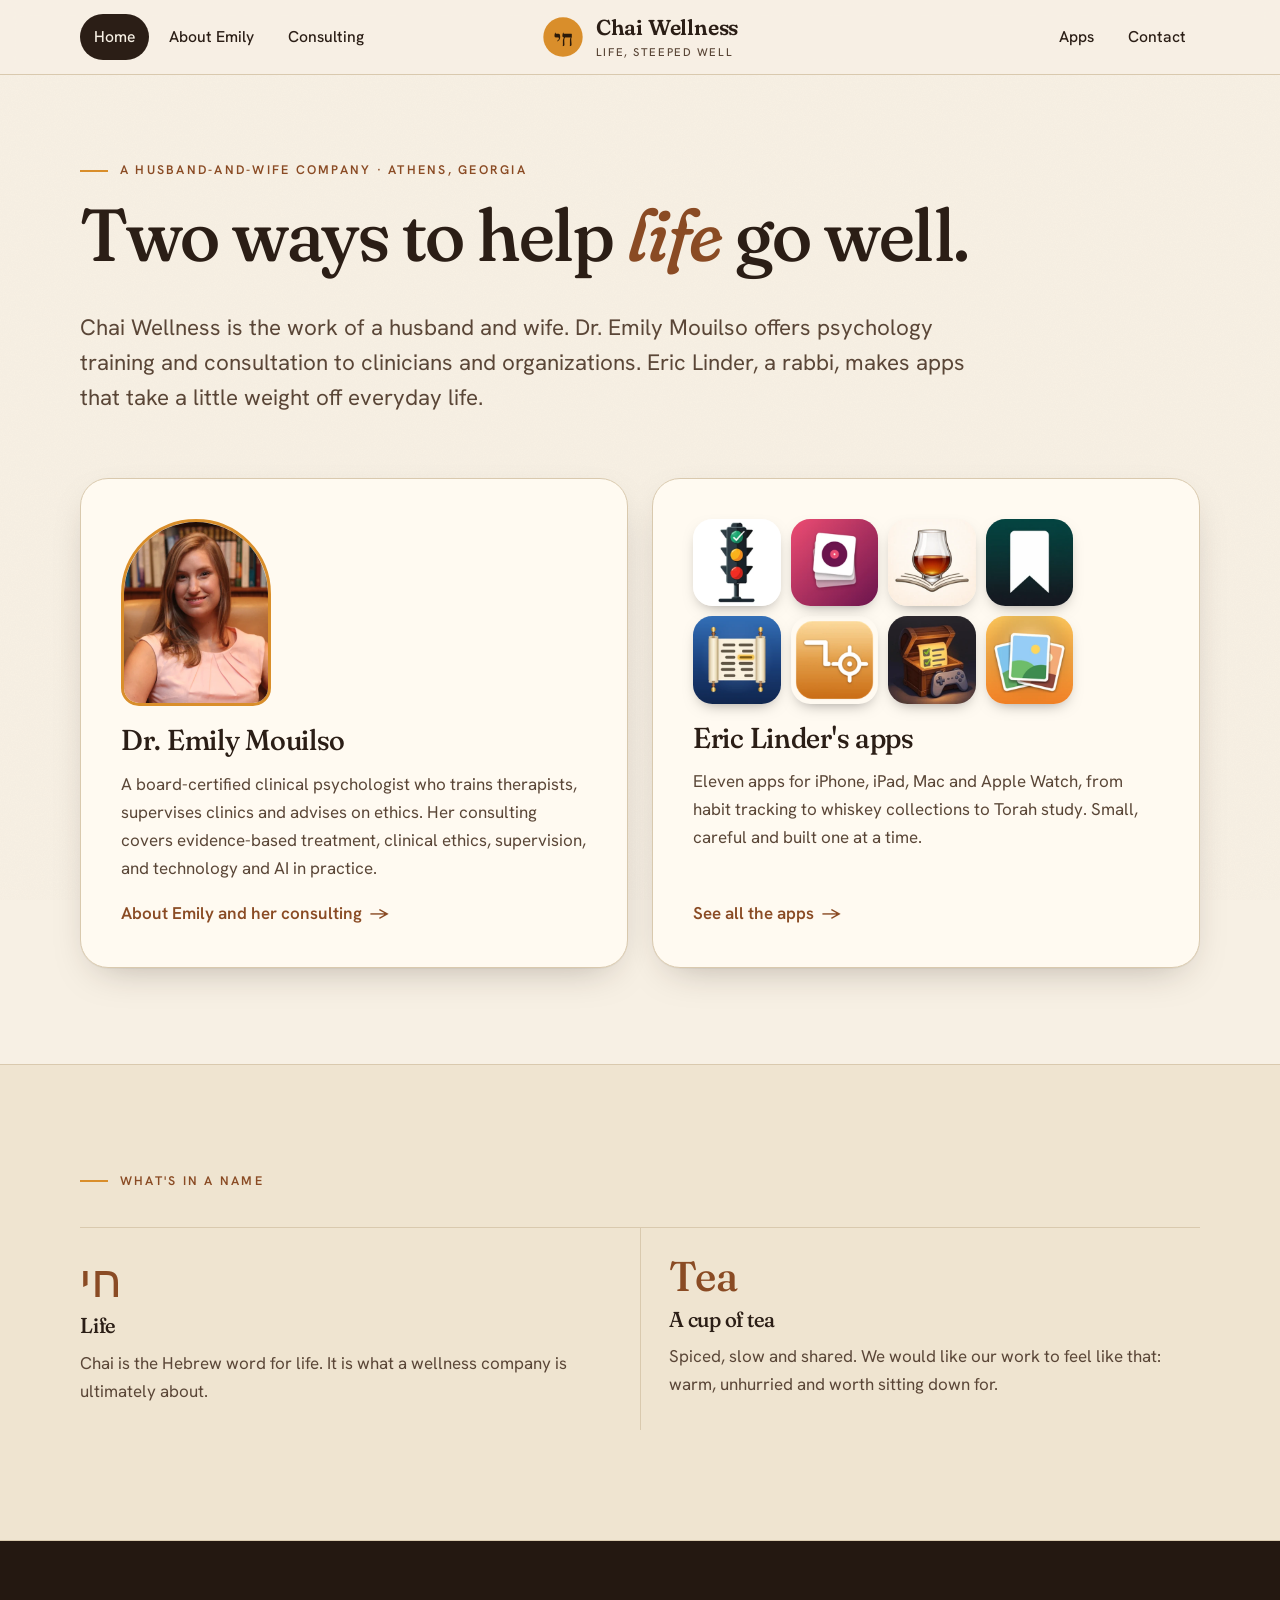
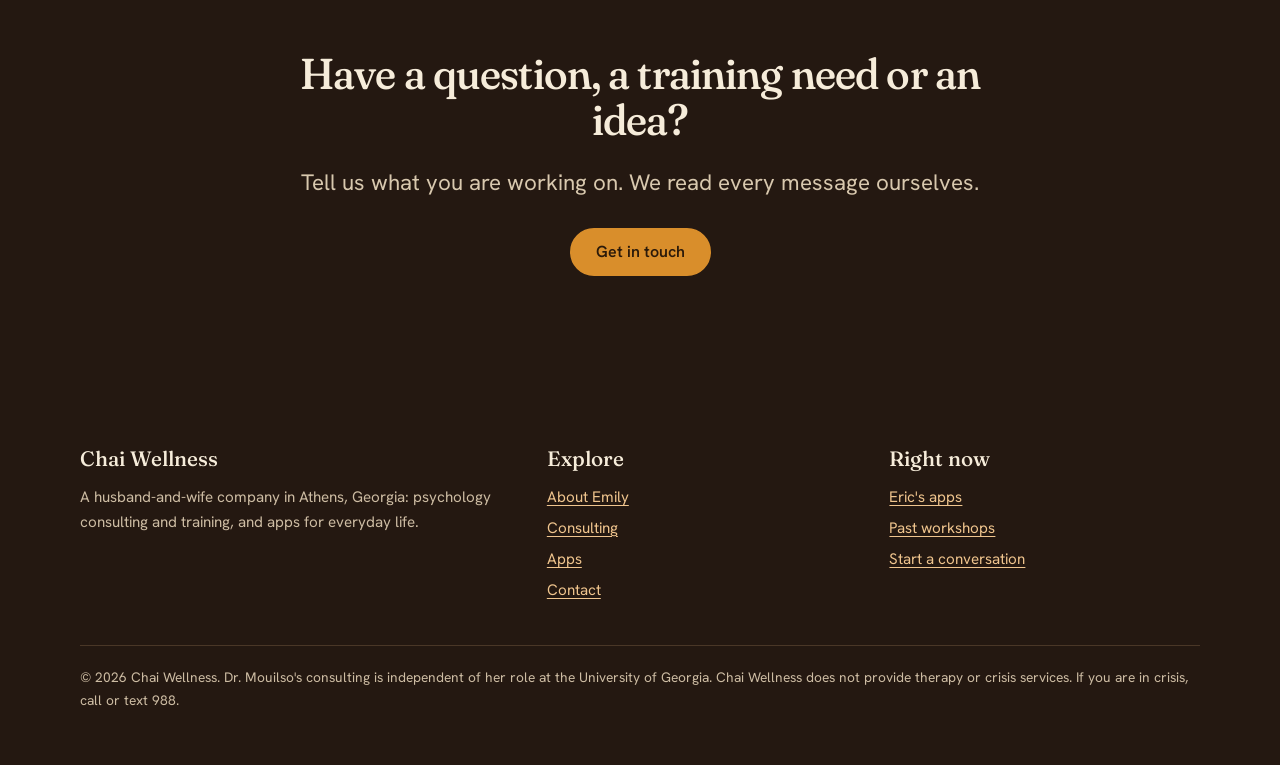
==== commit 5de8a843: "Mention Eric is a rabbi; drop the 18 meaning" ====
--- a/index.html
+++ b/index.html
@@ -28,7 +28,7 @@
 <section class="hero"><div class="wrap">
 <p class="eyebrow rise">A husband-and-wife company &middot; Athens, Georgia</p>
 <h1 class="rise d1">Two ways to help <em>life</em> go well.</h1>
-<p class="lede rise d2">Chai Wellness is the work of a husband and wife. Dr. Emily Mouilso offers psychology training and consultation to clinicians and organizations. Eric Linder makes apps that take a little weight off everyday life.</p>
+<p class="lede rise d2">Chai Wellness is the work of a husband and wife. Dr. Emily Mouilso offers psychology training and consultation to clinicians and organizations. Eric Linder, a rabbi, makes apps that take a little weight off everyday life.</p>
 </div></section>
 
 <section class="hero-doors"><div class="wrap rise d3">
@@ -52,7 +52,6 @@
 <p class="eyebrow">What's in a name</p>
 <div class="meanings">
 <div class="meaning"><span class="big he" lang="he">חי</span><h3>Life</h3><p>Chai is the Hebrew word for life. It is what a wellness company is ultimately about.</p></div>
-<div class="meaning"><span class="big">18</span><h3>A number with a blessing</h3><p>The two letters of chai add up to 18, which is why gifts and donations are so often given in multiples of it. <i>L'chaim</i> means "to life."</p></div>
 <div class="meaning"><span class="big">Tea</span><h3>A cup of tea</h3><p>Spiced, slow and shared. We would like our work to feel like that: warm, unhurried and worth sitting down for.</p></div>
 </div>
 </div></section>
--- a/style.css
+++ b/style.css
@@ -113,7 +113,7 @@
 @media (max-width: 760px) { .doors { grid-template-columns: 1fr; } }
 
 /* ---------- meaning of chai ---------- */
-.meanings { display: grid; grid-template-columns: repeat(3, 1fr); gap: 0; border-top: 1px solid var(--line); margin-top: 40px; }
+.meanings { display: grid; grid-template-columns: repeat(2, 1fr); gap: 0; border-top: 1px solid var(--line); margin-top: 40px; }
 .meaning { padding: 28px 28px 8px 0; }
 .meaning + .meaning { padding-left: 28px; border-left: 1px solid var(--line); }
 .meaning .big { font: 500 2.6rem/1 var(--display); color: var(--chai); display: block; margin-bottom: 10px; }
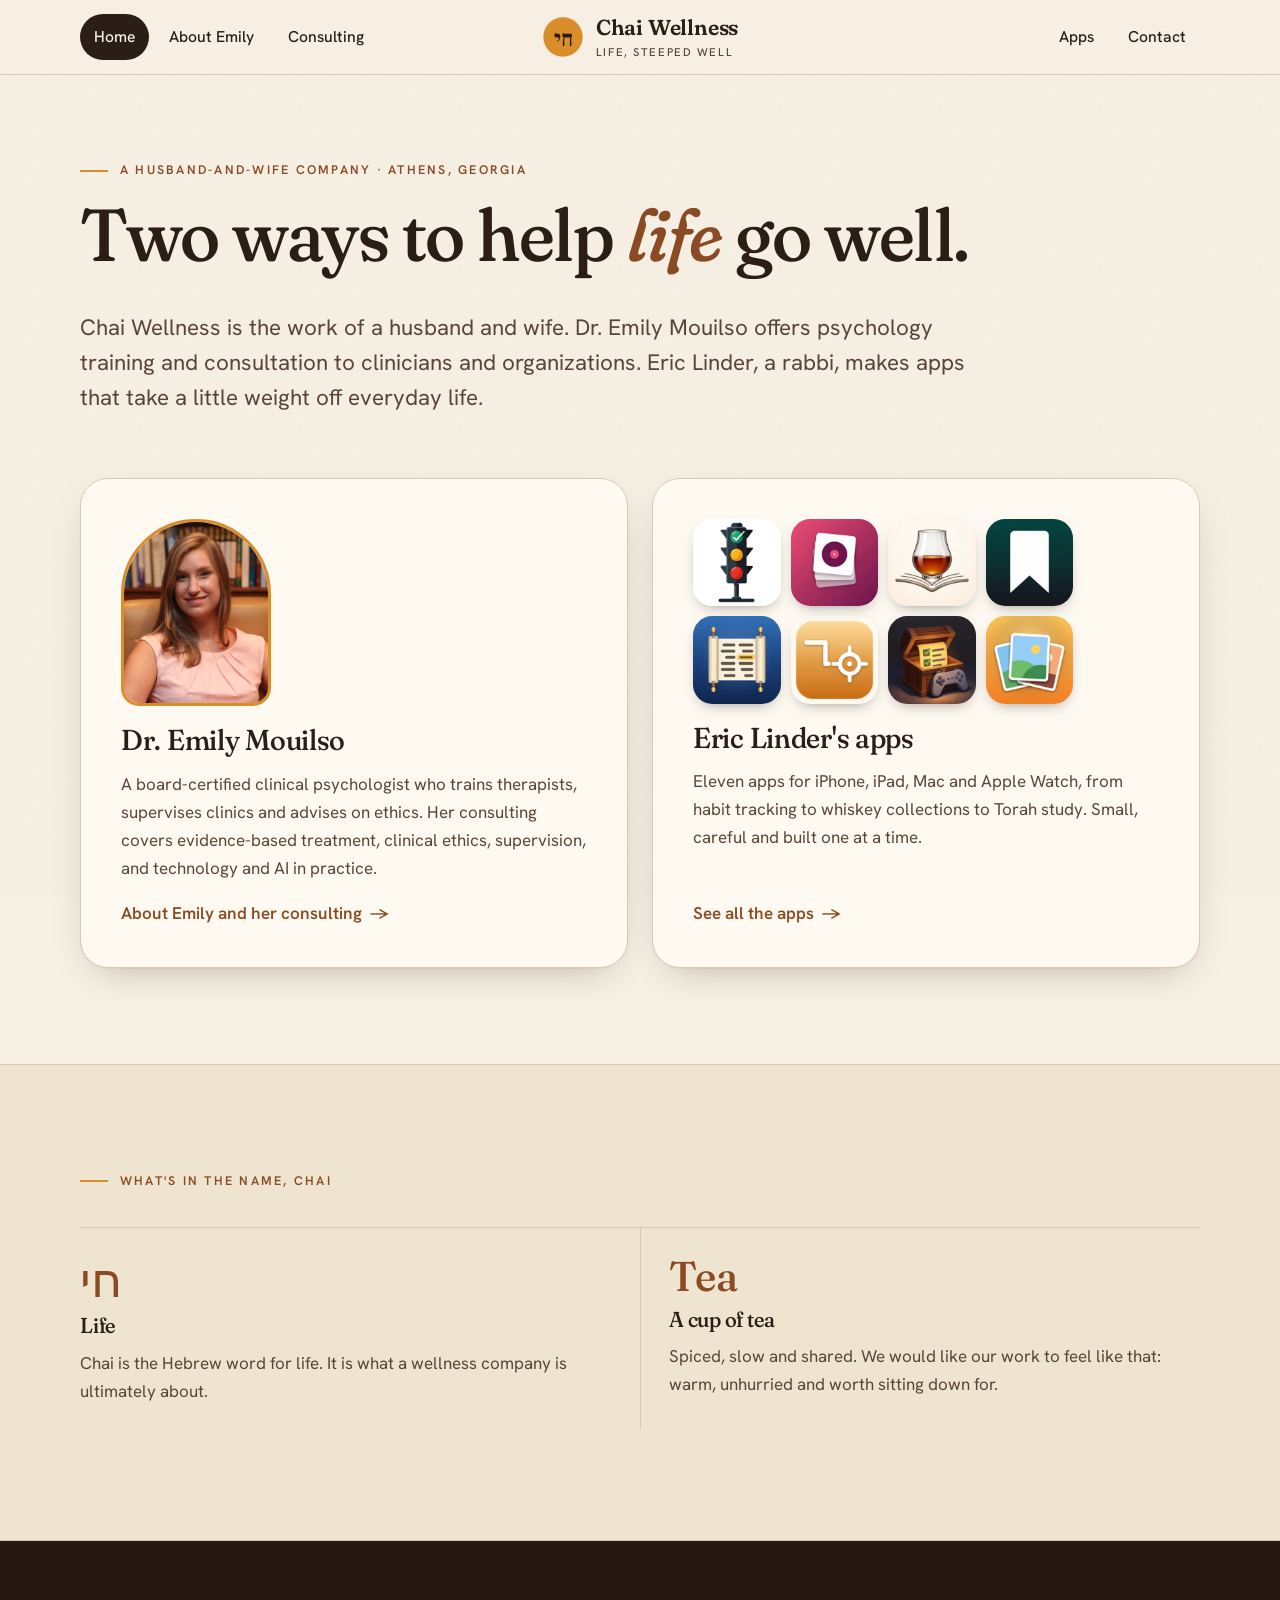
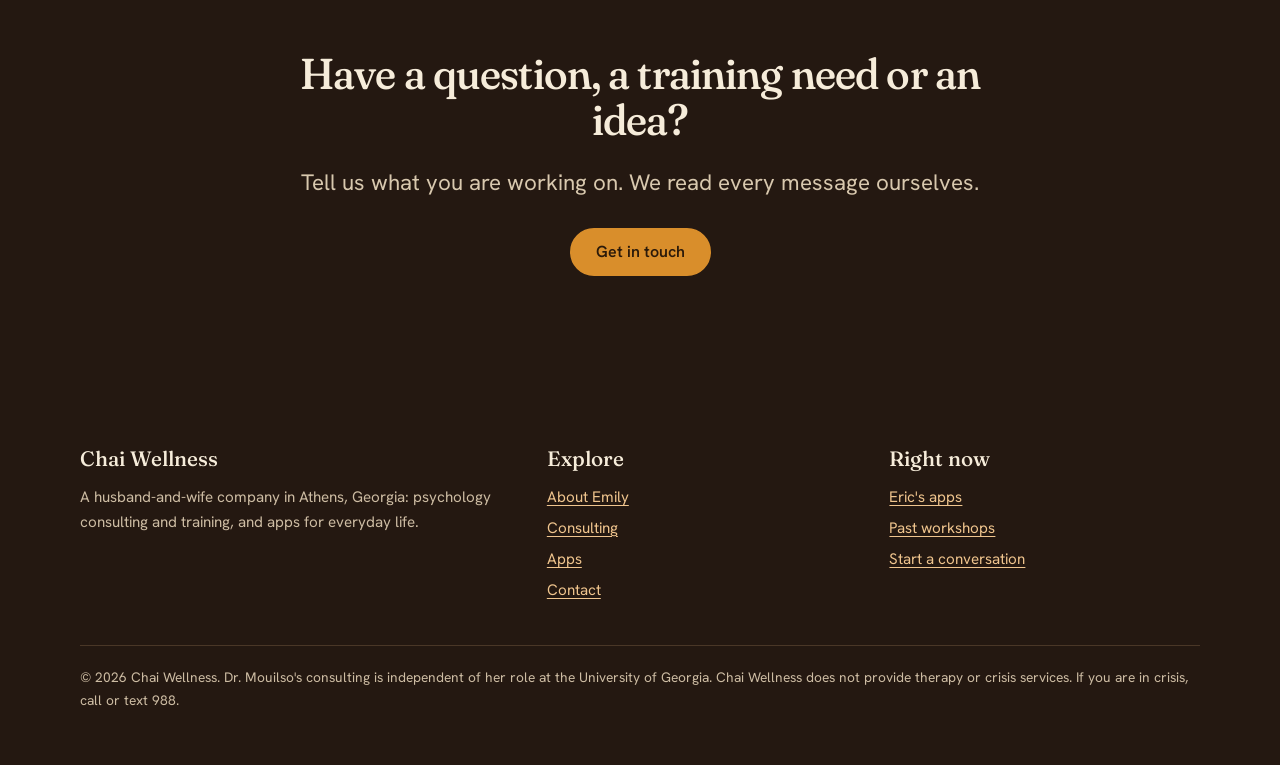
==== commit 123942f3: "Rename name section" ====
--- a/index.html
+++ b/index.html
@@ -49,7 +49,7 @@
 </div></section>
 
 <section class="band"><div class="wrap">
-<p class="eyebrow">What's in a name</p>
+<p class="eyebrow">What's in the name, Chai</p>
 <div class="meanings">
 <div class="meaning"><span class="big he" lang="he">חי</span><h3>Life</h3><p>Chai is the Hebrew word for life. It is what a wellness company is ultimately about.</p></div>
 <div class="meaning"><span class="big">Tea</span><h3>A cup of tea</h3><p>Spiced, slow and shared. We would like our work to feel like that: warm, unhurried and worth sitting down for.</p></div>
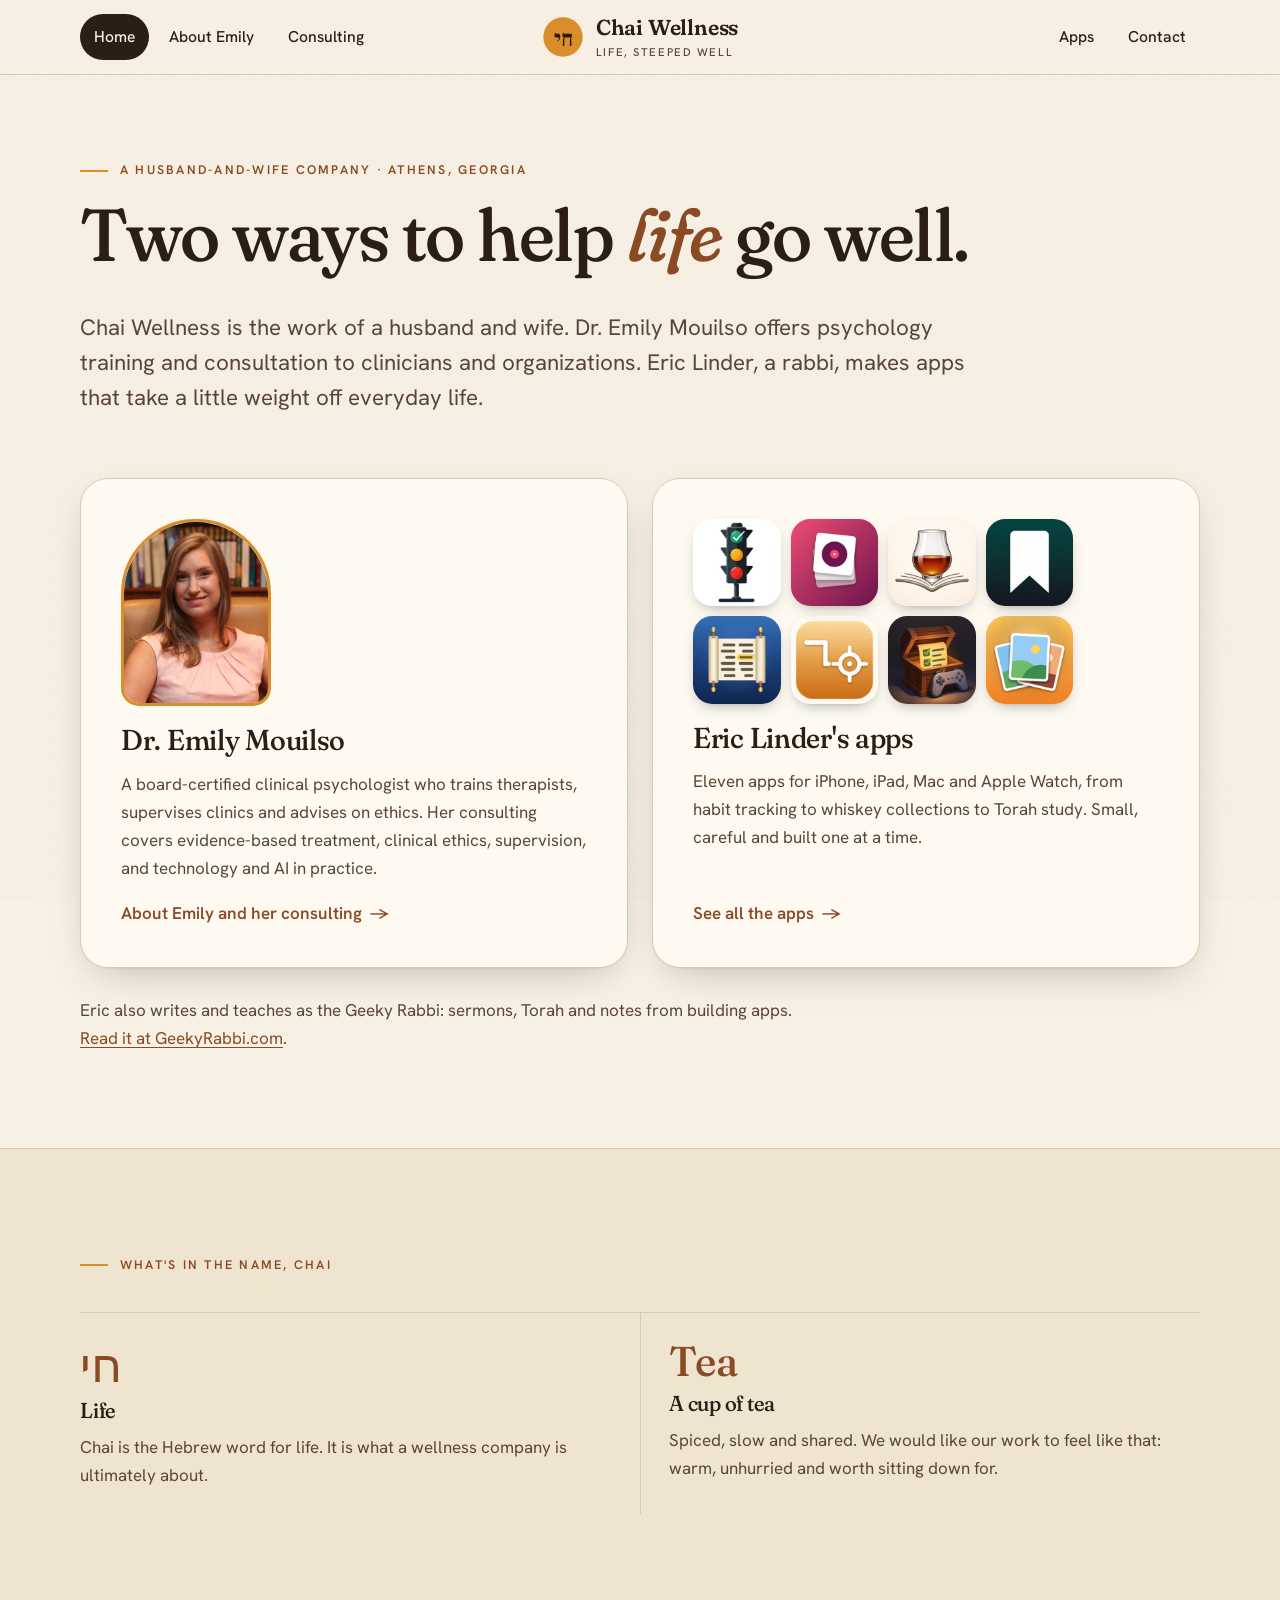
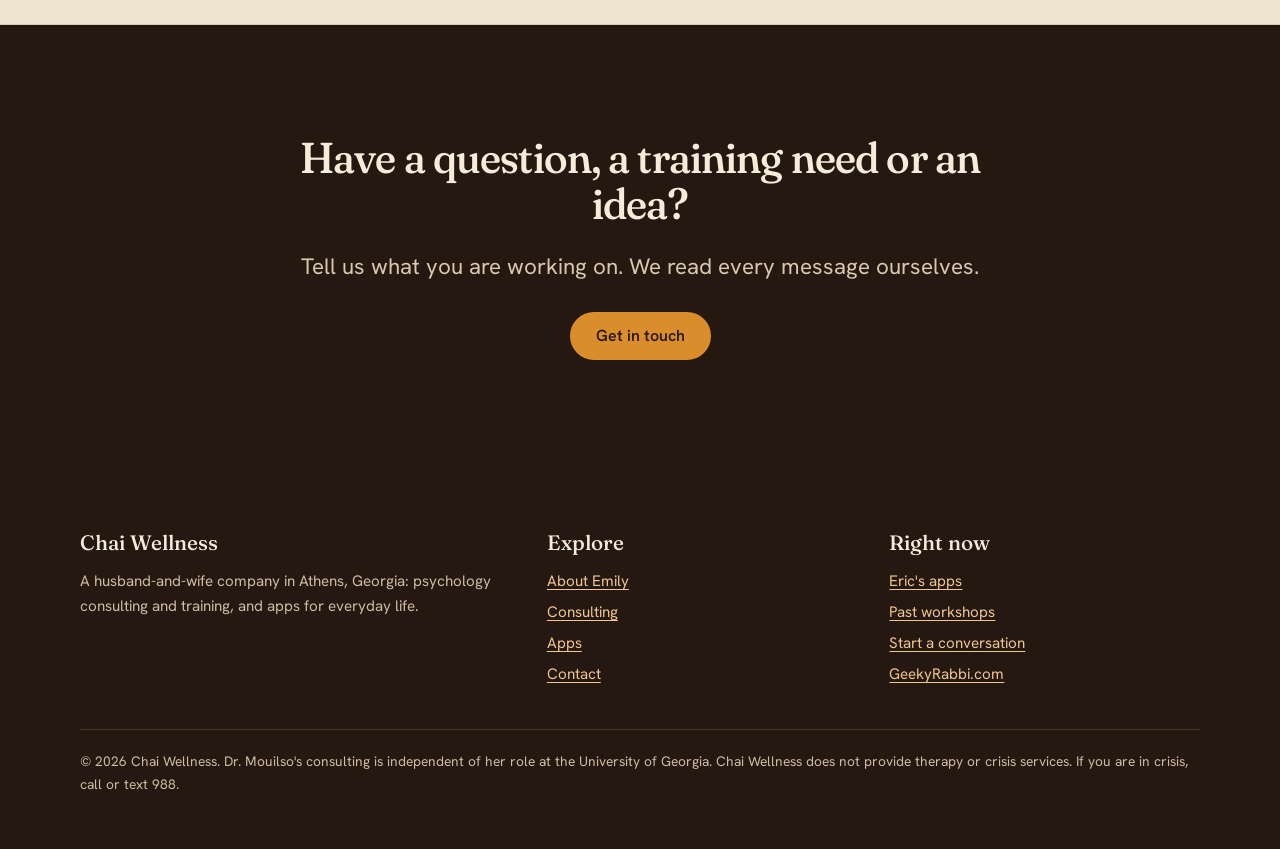
==== commit 00b6334c: "Link to GeekyRabbi.com with context" ====
--- a/index.html
+++ b/index.html
@@ -46,6 +46,7 @@
 <span class="go">See all the apps <span aria-hidden="true">→</span></span>
 </a>
 </div>
+<p class="aside">Eric also writes and teaches as the Geeky Rabbi: sermons, Torah and notes from building apps. <a href="https://geekyrabbi.com" rel="noopener">Read it at GeekyRabbi.com</a>.</p>
 </div></section>
 
 <section class="band"><div class="wrap">
@@ -66,7 +67,7 @@
 <div class="foot">
 <div><b>Chai Wellness</b><p>A husband-and-wife company in Athens, Georgia: psychology consulting and training, and apps for everyday life.</p></div>
 <div><b>Explore</b><ul><li><a href="emily.html">About Emily</a></li><li><a href="consulting.html">Consulting</a></li><li><a href="apps.html">Apps</a></li><li><a href="contact.html">Contact</a></li></ul></div>
-<div><b>Right now</b><ul><li><a href="apps.html#all">Eric's apps</a></li><li><a href="consulting.html#engagements">Past workshops</a></li><li><a href="contact.html">Start a conversation</a></li></ul></div>
+<div><b>Right now</b><ul><li><a href="apps.html#all">Eric's apps</a></li><li><a href="consulting.html#engagements">Past workshops</a></li><li><a href="contact.html">Start a conversation</a></li><li><a href="https://geekyrabbi.com" rel="noopener">GeekyRabbi.com</a></li></ul></div>
 </div>
 <p class="fine">&copy; 2026 Chai Wellness. Dr. Mouilso's consulting is independent of her role at the University of Georgia. Chai Wellness does not provide therapy or crisis services. If you are in crisis, call or text 988.</p>
 </div></footer>
--- a/style.css
+++ b/style.css
@@ -205,3 +205,5 @@
   .rise.d1 { animation-delay: .08s; } .rise.d2 { animation-delay: .18s; } .rise.d3 { animation-delay: .3s; }
   @keyframes up { from { opacity: 0; transform: translateY(16px); } to { opacity: 1; transform: none; } }
 }
+
+.aside { margin: 28px 0 0; color: var(--ink-soft); max-width: 44em; }
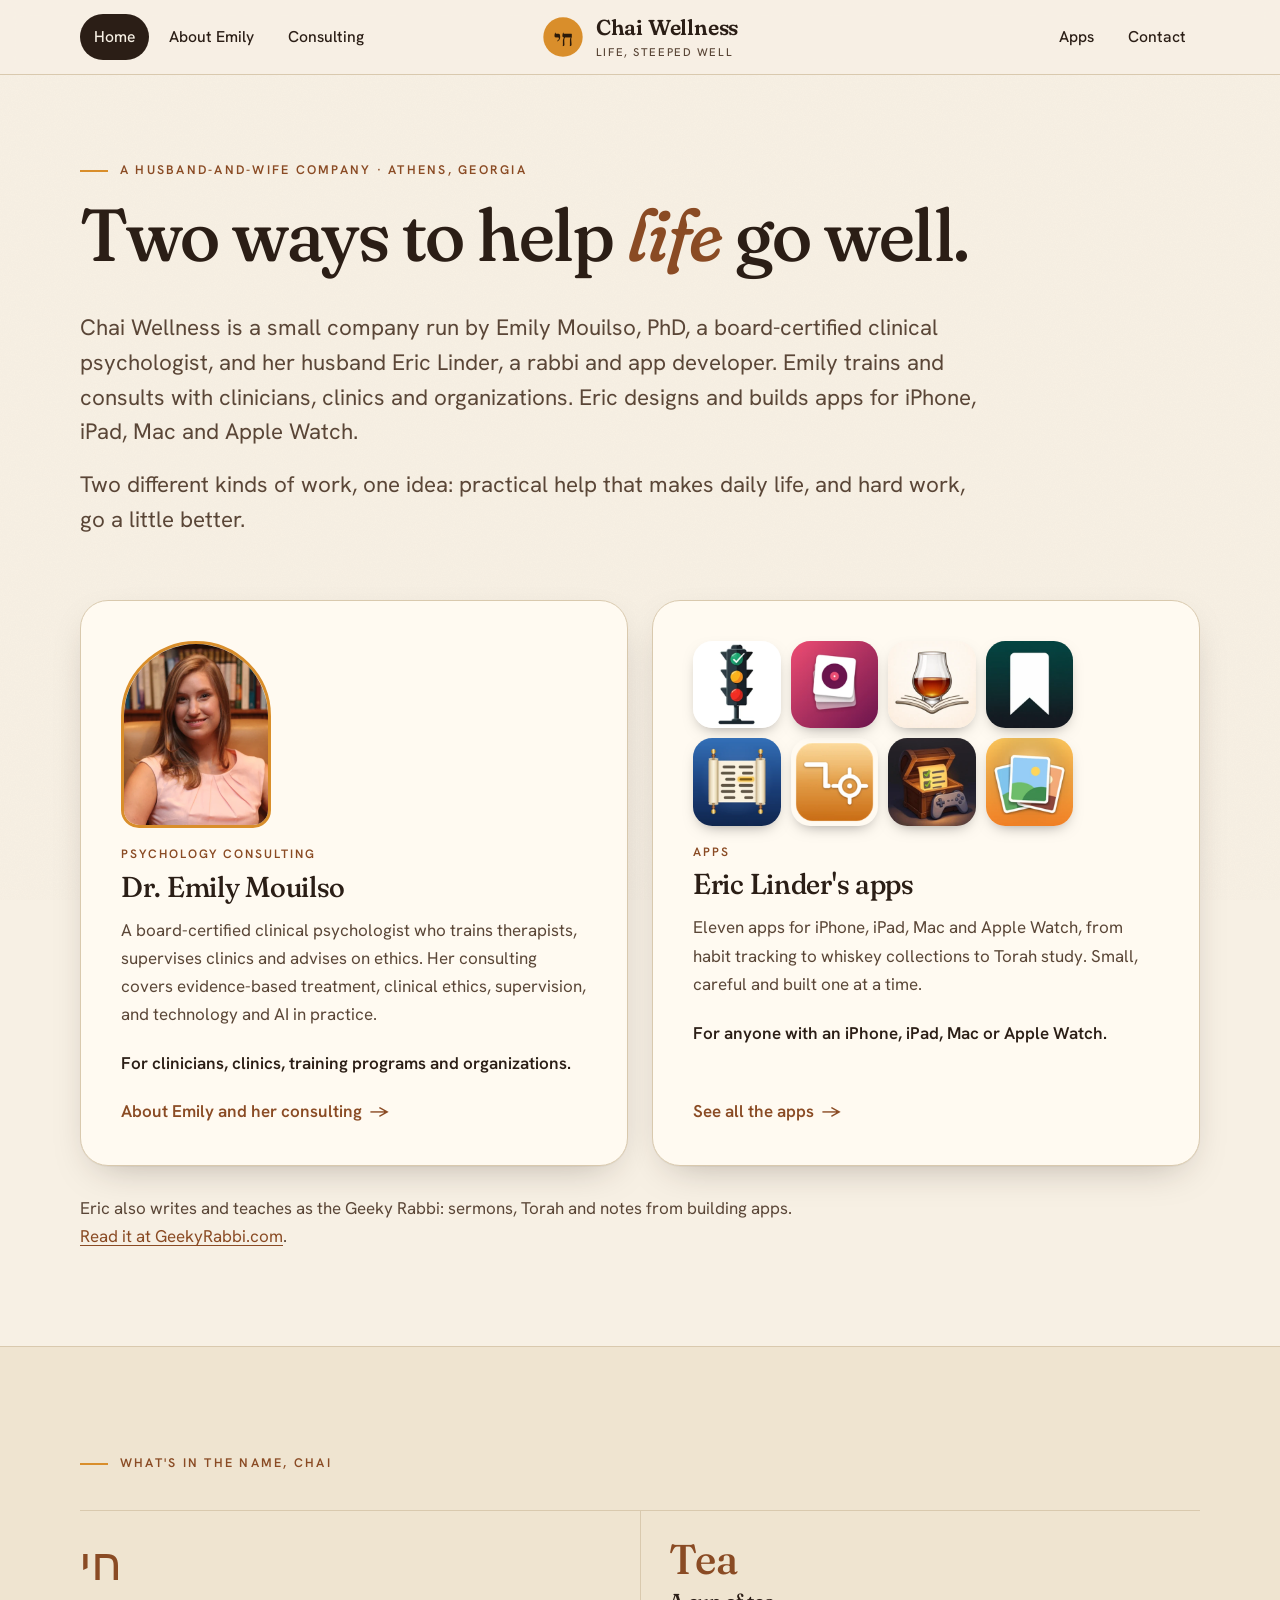
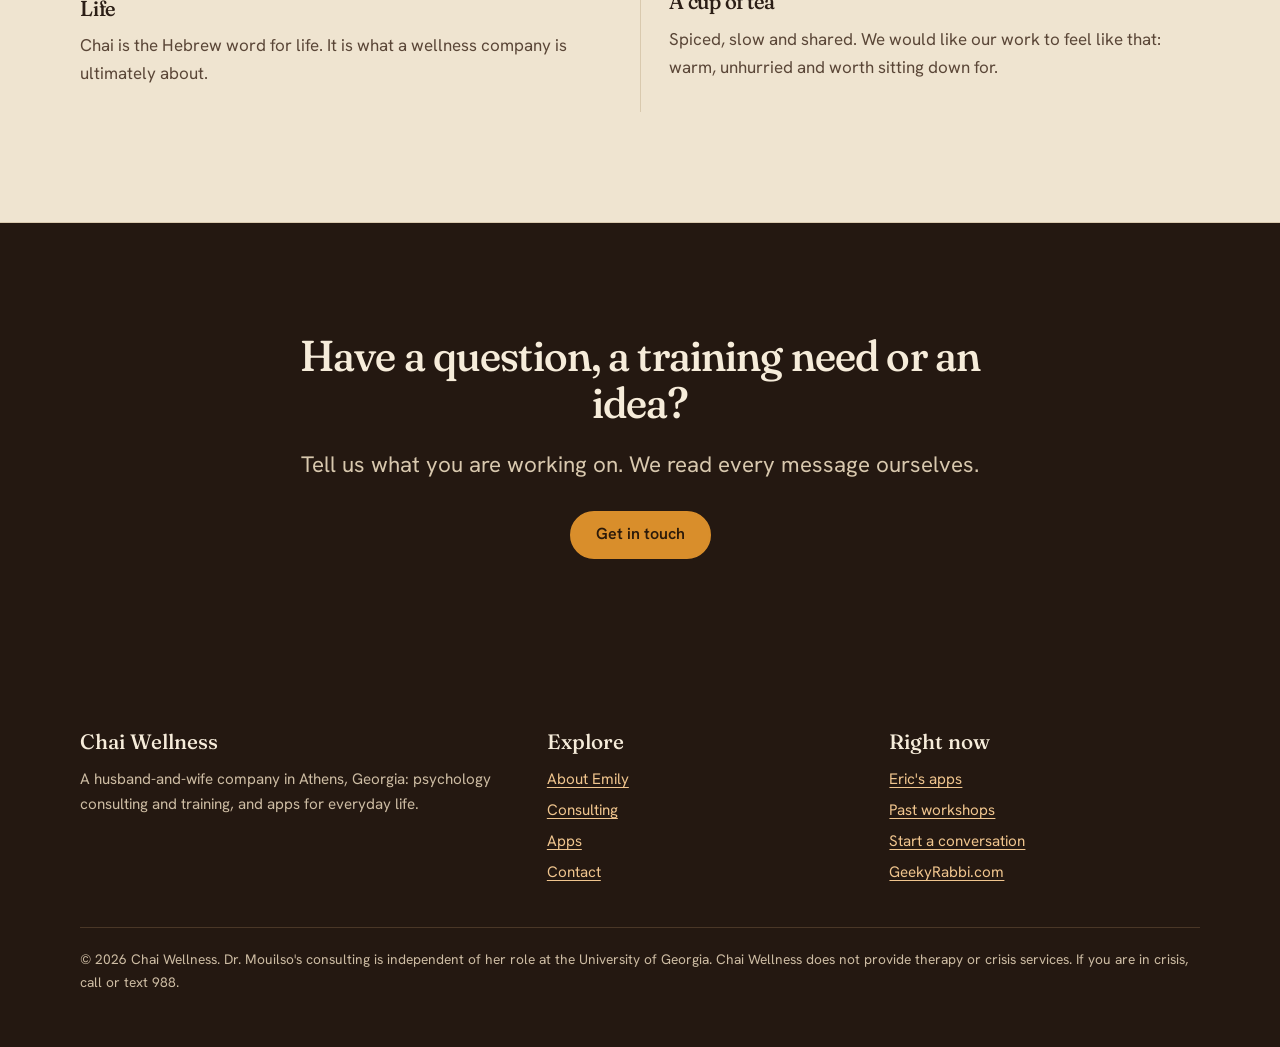
==== commit 6b5b868e: "Clearer intro and who-each-half-is-for" ====
--- a/index.html
+++ b/index.html
@@ -28,21 +28,26 @@
 <section class="hero"><div class="wrap">
 <p class="eyebrow rise">A husband-and-wife company &middot; Athens, Georgia</p>
 <h1 class="rise d1">Two ways to help <em>life</em> go well.</h1>
-<p class="lede rise d2">Chai Wellness is the work of a husband and wife. Dr. Emily Mouilso offers psychology training and consultation to clinicians and organizations. Eric Linder, a rabbi, makes apps that take a little weight off everyday life.</p>
+<p class="lede rise d2">Chai Wellness is a small company run by Emily Mouilso, PhD, a board-certified clinical psychologist, and her husband Eric Linder, a rabbi and app developer. Emily trains and consults with clinicians, clinics and organizations. Eric designs and builds apps for iPhone, iPad, Mac and Apple Watch.</p>
+<p class="lede rise d2" style="margin-top:-.2em">Two different kinds of work, one idea: practical help that makes daily life, and hard work, go a little better.</p>
 </div></section>
 
 <section class="hero-doors"><div class="wrap rise d3">
 <div class="doors">
 <a class="door" href="emily.html">
 <div class="arch"><img src="img/emily-560.webp" alt="Dr. Emily Mouilso" width="150" height="188"></div>
+<span class="kicker">Psychology consulting</span>
 <h3>Dr. Emily Mouilso</h3>
 <p>A board-certified clinical psychologist who trains therapists, supervises clinics and advises on ethics. Her consulting covers evidence-based treatment, clinical ethics, supervision, and technology and AI in practice.</p>
+<span class="who">For clinicians, clinics, training programs and organizations.</span>
 <span class="go">About Emily and her consulting <span aria-hidden="true">→</span></span>
 </a>
 <a class="door" href="apps.html">
 <div class="icon-fan" aria-hidden="true"><img src="img/apps/habit-traffic.webp" alt="" width="64" height="64"><img src="img/apps/crate.webp" alt="" width="64" height="64"><img src="img/apps/barrelbook.webp" alt="" width="64" height="64"><img src="img/apps/stash.webp" alt="" width="64" height="64"><img src="img/apps/torah-turn-it.webp" alt="" width="64" height="64"><img src="img/apps/snipe.webp" alt="" width="64" height="64"><img src="img/apps/quest-chronicle.webp" alt="" width="64" height="64"><img src="img/apps/thumb-through.webp" alt="" width="64" height="64"></div>
+<span class="kicker">Apps</span>
 <h3>Eric Linder's apps</h3>
 <p>Eleven apps for iPhone, iPad, Mac and Apple Watch, from habit tracking to whiskey collections to Torah study. Small, careful and built one at a time.</p>
+<span class="who">For anyone with an iPhone, iPad, Mac or Apple Watch.</span>
 <span class="go">See all the apps <span aria-hidden="true">→</span></span>
 </a>
 </div>
--- a/style.css
+++ b/style.css
@@ -207,3 +207,8 @@
 }
 
 .aside { margin: 28px 0 0; color: var(--ink-soft); max-width: 44em; }
+
+.kicker { margin-top: 20px; font: 600 .76rem/1 var(--body); letter-spacing: .16em; text-transform: uppercase; color: var(--chai); }
+.kicker + h3 { margin-top: 10px; }
+.who { font-weight: 600; margin: 4px 0 20px; color: var(--ink); }
+.hero .lede + .lede { margin-top: -.3em; }
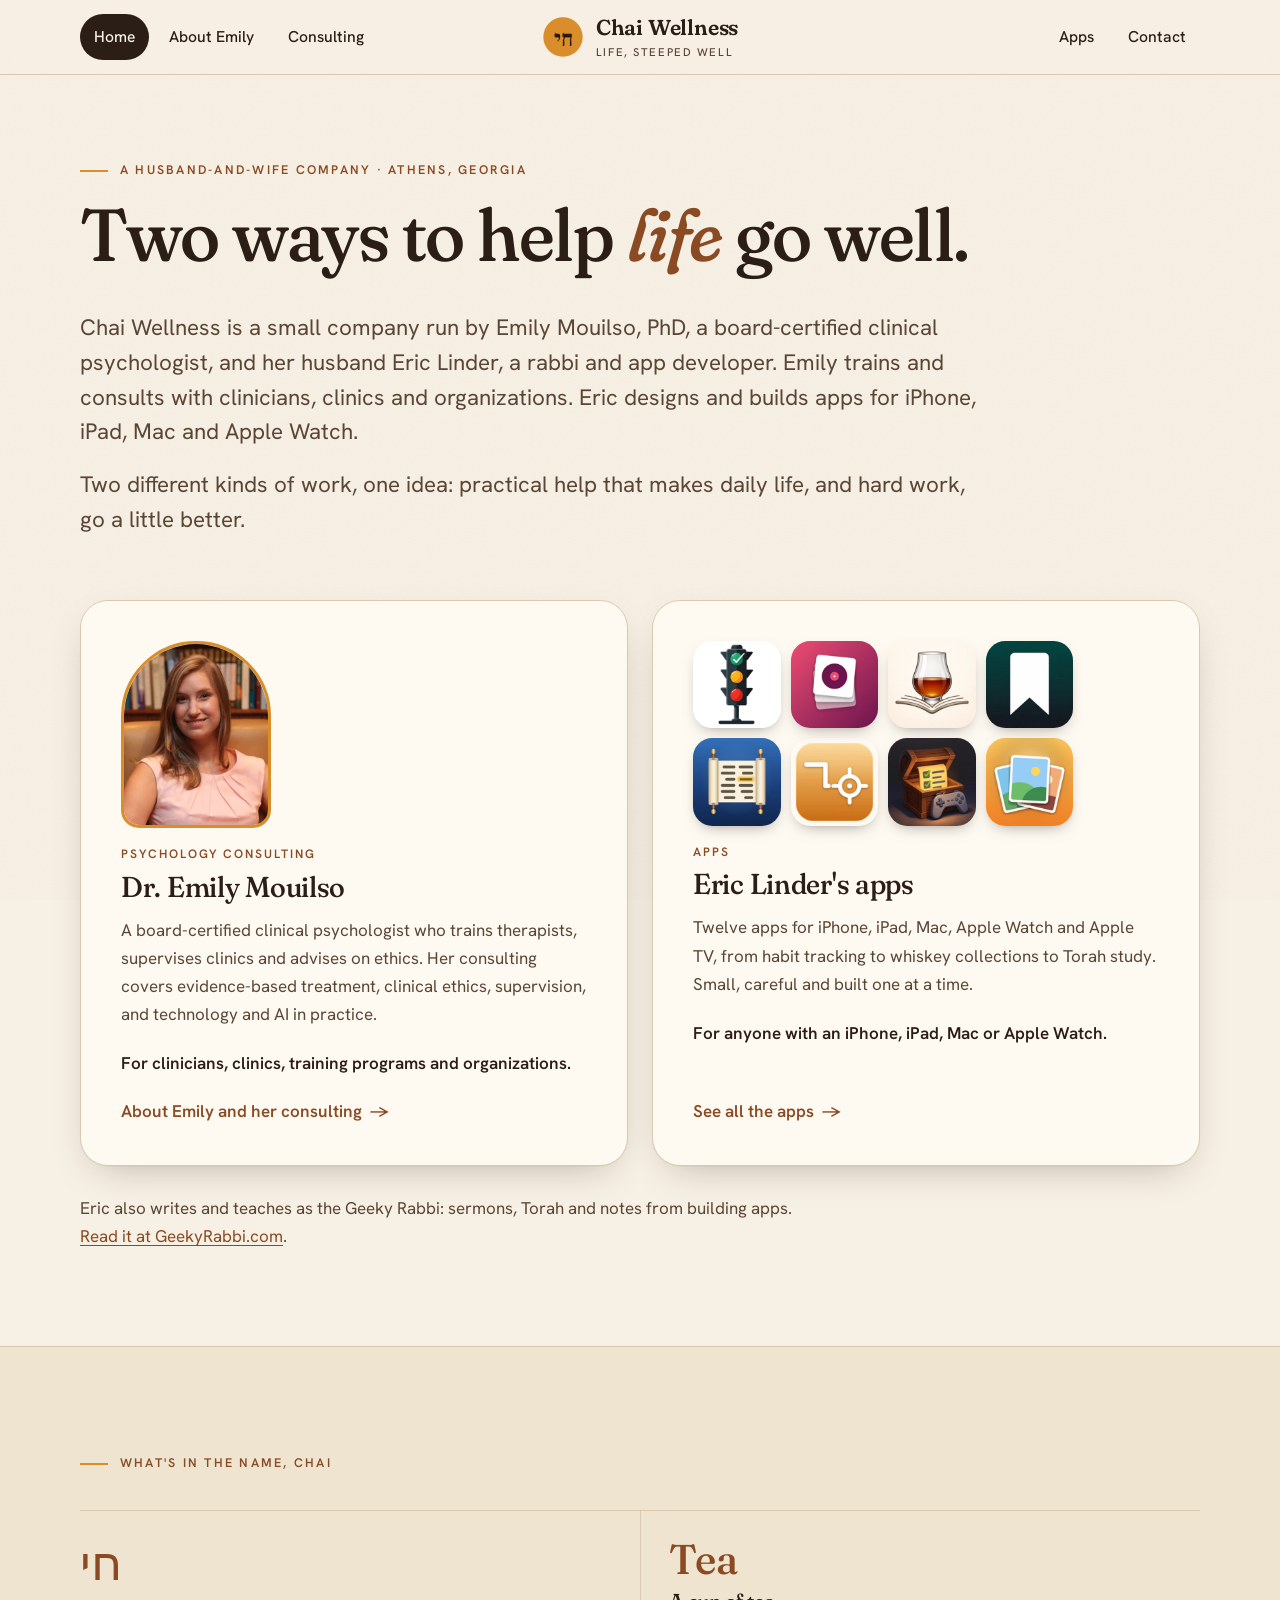
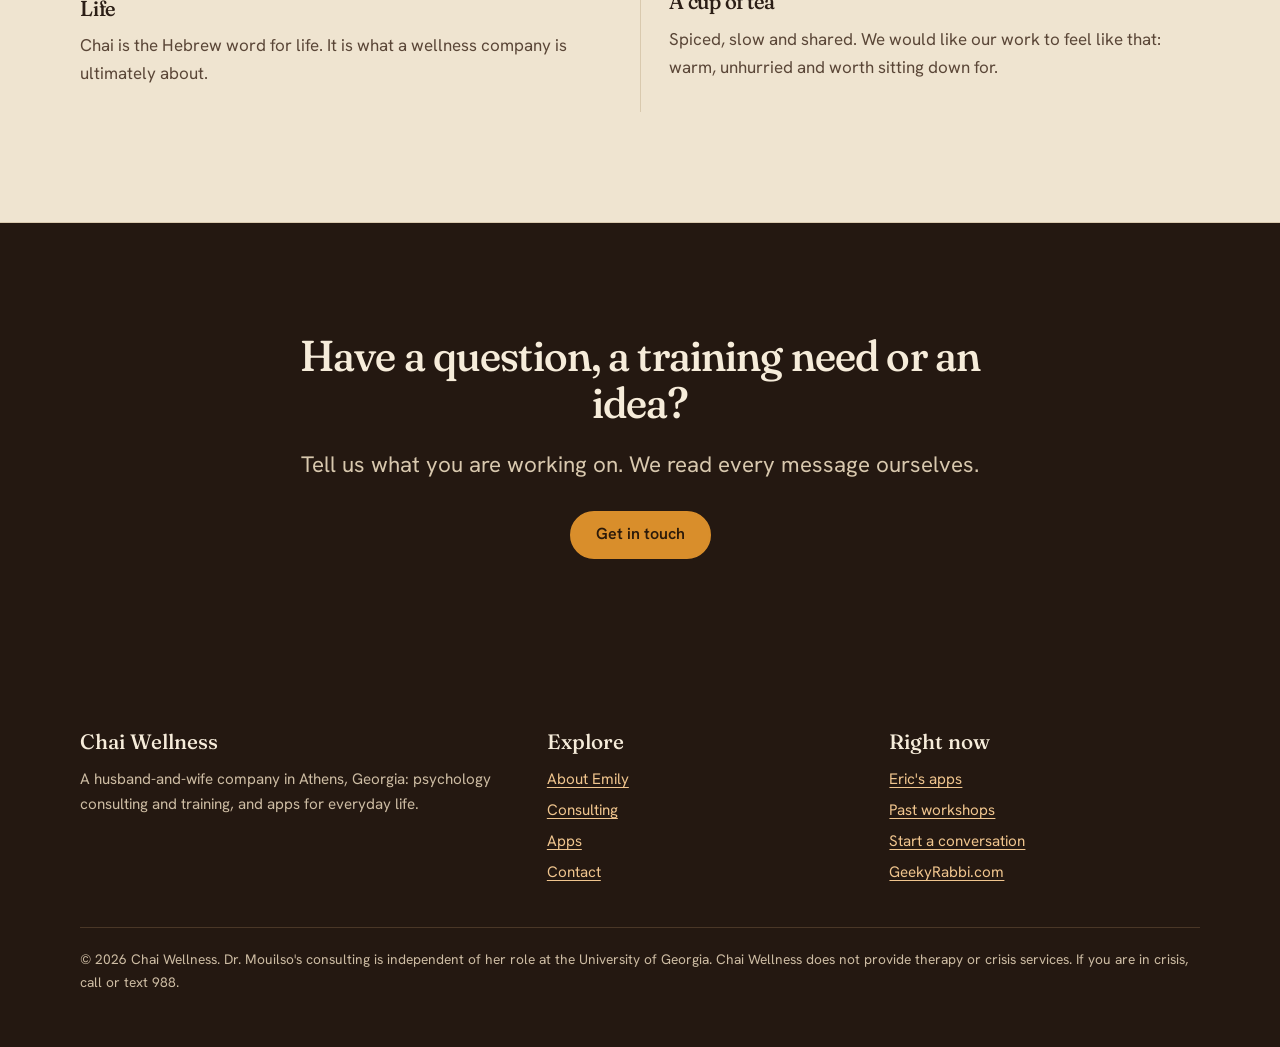
==== commit 17957ac4: "Add Hazeshow; Crate is on the App Store" ====
--- a/index.html
+++ b/index.html
@@ -46,7 +46,7 @@
 <div class="icon-fan" aria-hidden="true"><img src="img/apps/habit-traffic.webp" alt="" width="64" height="64"><img src="img/apps/crate.webp" alt="" width="64" height="64"><img src="img/apps/barrelbook.webp" alt="" width="64" height="64"><img src="img/apps/stash.webp" alt="" width="64" height="64"><img src="img/apps/torah-turn-it.webp" alt="" width="64" height="64"><img src="img/apps/snipe.webp" alt="" width="64" height="64"><img src="img/apps/quest-chronicle.webp" alt="" width="64" height="64"><img src="img/apps/thumb-through.webp" alt="" width="64" height="64"></div>
 <span class="kicker">Apps</span>
 <h3>Eric Linder's apps</h3>
-<p>Eleven apps for iPhone, iPad, Mac and Apple Watch, from habit tracking to whiskey collections to Torah study. Small, careful and built one at a time.</p>
+<p>Twelve apps for iPhone, iPad, Mac, Apple Watch and Apple TV, from habit tracking to whiskey collections to Torah study. Small, careful and built one at a time.</p>
 <span class="who">For anyone with an iPhone, iPad, Mac or Apple Watch.</span>
 <span class="go">See all the apps <span aria-hidden="true">→</span></span>
 </a>
